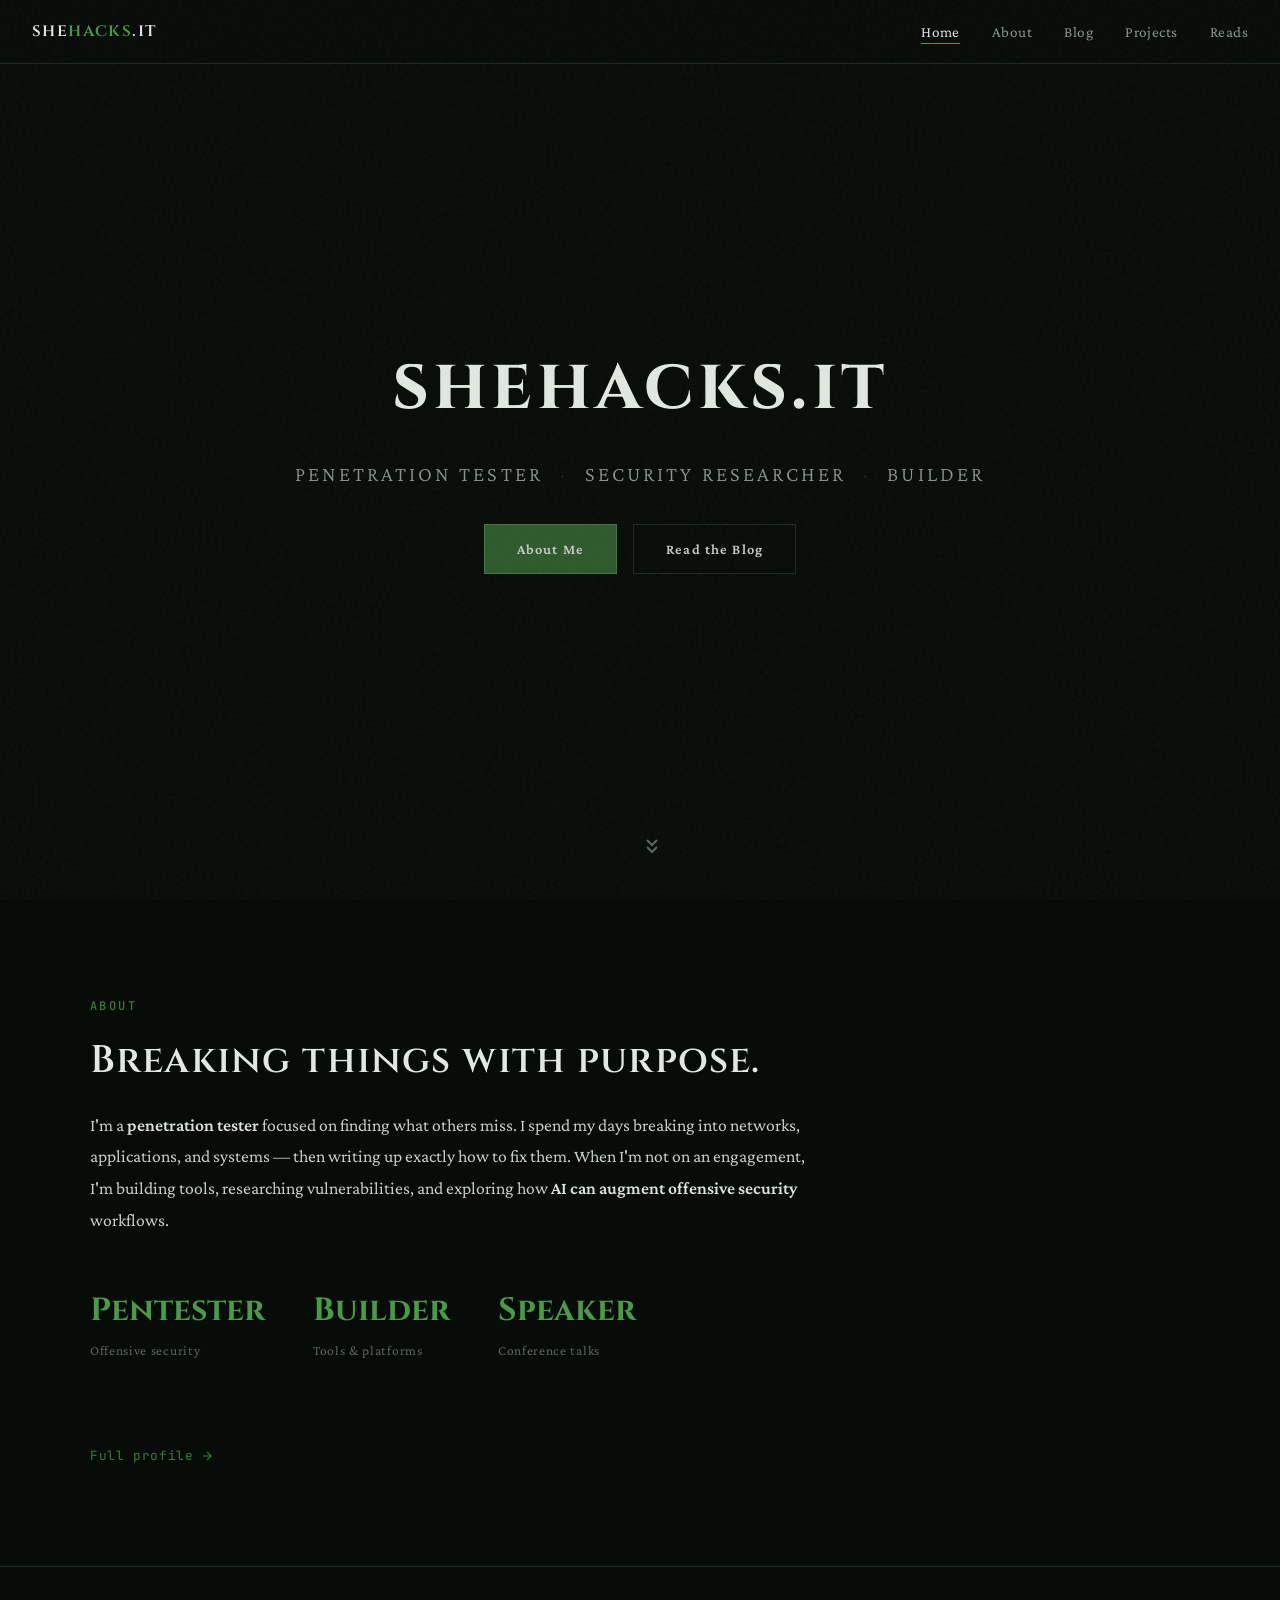
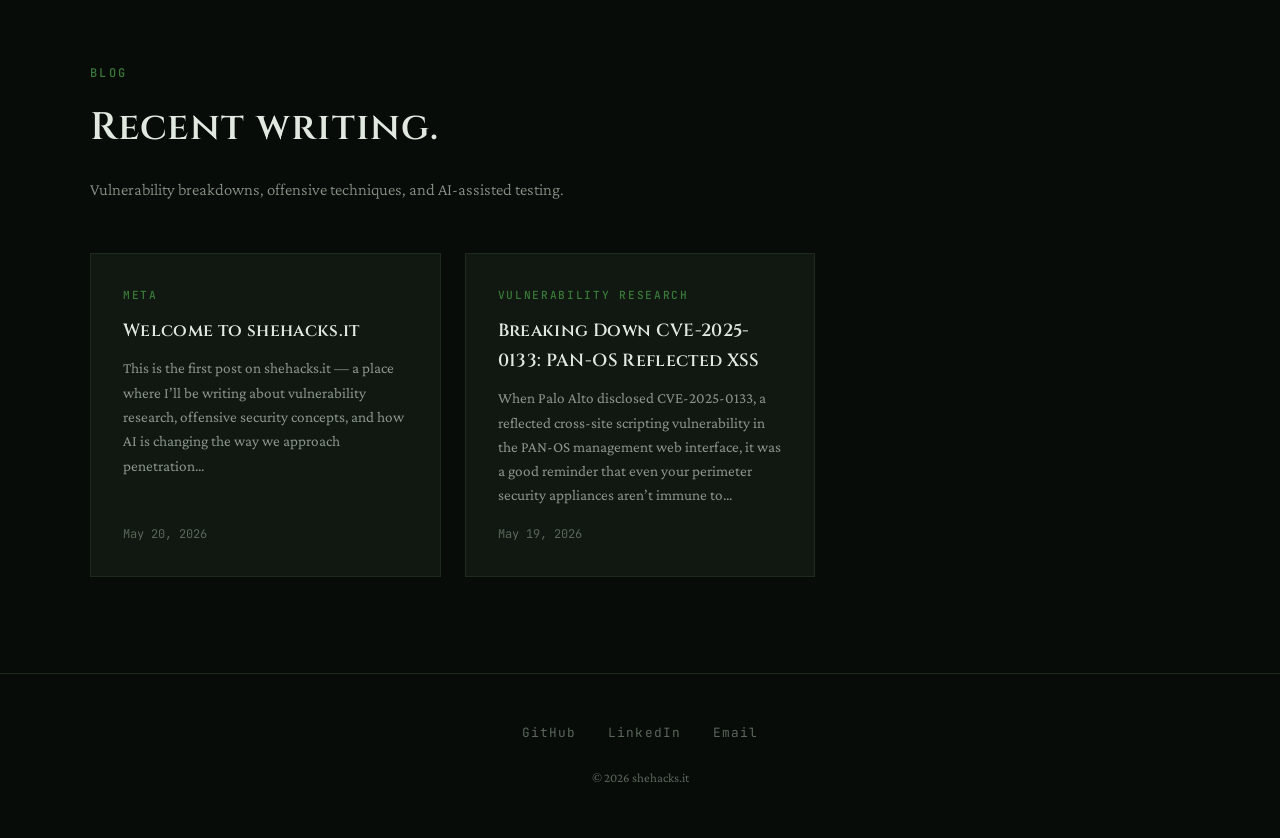
==== index.html @ cb0a9494 "deploy: hasr00t/shehacks@1b1ab02c5f405e4732ce12a94294a0ab2766d426" ====
<!DOCTYPE html>
<html lang="en">
<head>
  <meta charset="UTF-8">
  <meta name="viewport" content="width=device-width, initial-scale=1.0">
  <title>Home · shehacks.it</title>
  <meta name="description" content="Offensive Security · Penetration Testing · Breaking Things With Purpose">
  <meta property="og:title" content="Home">
  <meta property="og:description" content="Offensive Security · Penetration Testing · Breaking Things With Purpose">
  <meta property="og:url" content="https://shehacks.it/">
  <meta property="og:type" content="website">
  <meta name="theme-color" content="#0d120d">
  <link rel="stylesheet" href="/assets/css/main.css">
</head>
<body>
  <nav class="site-nav">
  <a href="/" class="nav-logo">she<span>hacks</span>.it</a>
  <button class="nav-toggle" aria-label="Menu" onclick="document.querySelector('.nav-links').classList.toggle('open')">
    <span></span><span></span><span></span>
  </button>
  <ul class="nav-links">
    <li><a href="/" class="active">Home</a></li>
    <li><a href="/about/" >About</a></li>
    <li><a href="/blog/" >Blog</a></li>
    <li><a href="/projects/" >Projects</a></li>
    <li><a href="/reads/" >Reads</a></li>
  </ul>
</nav>

  <!-- ═══ Hero ═══ -->
<section class="hero">
  <video class="hero-video" autoplay muted loop playsinline>
    <source src="https://blobby.wsimg.com/getty/videos/2190802766" type="video/mp4">
  </video>
  <div class="hero-overlay"></div>
  <div class="hero-content">
    <h1>shehacks.it</h1>
    <p class="hero-tagline">
      Penetration Tester <span class="sep">·</span> Security Researcher <span class="sep">·</span> Builder
    </p>
    <div class="hero-cta">
      <a href="/about/" class="primary">About Me</a>
      <a href="/blog/">Read the Blog</a>
    </div>
  </div>
  <div class="scroll-indicator">
    <svg viewBox="0 0 24 24" fill="none" stroke="currentColor" stroke-width="2">
      <path d="M7 13l5 5 5-5M7 6l5 5 5-5"/>
    </svg>
  </div>
</section>

<!-- ═══ About Preview ═══ -->
<section class="section" id="about">
  <div class="section-inner">
    <div class="section-label">About</div>
    <h2 class="section-title">Breaking things with purpose.</h2>
    <p class="about-narrative">
      <!-- CUSTOMIZE: Replace this with your own narrative -->
      I'm a <strong>penetration tester</strong> focused on finding what others miss. I spend my days breaking into networks, applications, and systems — then writing up exactly how to fix them. When I'm not on an engagement, I'm building tools, researching vulnerabilities, and exploring how <strong>AI can augment offensive security</strong> workflows.
    </p>

    <div class="stats-row">
      <div class="stat">
        <div class="stat-value">Pentester</div>
        <div class="stat-label">Offensive security</div>
      </div>
      <div class="stat">
        <div class="stat-value">Builder</div>
        <div class="stat-label">Tools & platforms</div>
      </div>
      <div class="stat">
        <div class="stat-value">Speaker</div>
        <div class="stat-label">Conference talks</div>
      </div>
    </div>

    <a href="/about/" class="card-link">
      Full profile
      <svg viewBox="0 0 24 24" fill="none" stroke="currentColor" stroke-width="2"><path d="M5 12h14M12 5l7 7-7 7"/></svg>
    </a>
  </div>
</section>

<!-- ═══ Recent Posts ═══ -->
<section class="section" style="border-top: 1px solid var(--border);">
  <div class="section-inner">
    <div class="section-label">Blog</div>
    <h2 class="section-title">Recent writing.</h2>
    <p class="section-subtitle">Vulnerability breakdowns, offensive techniques, and AI-assisted testing.</p>
    <div class="card-grid">
      
      <a href="/blog/welcome-to-shehacks-it/" class="card" style="text-decoration:none;">
        <div class="card-tag">Meta</div>
        <h3>Welcome to shehacks.it</h3>
        <p>This is the first post on shehacks.it — a place where I’ll be writing about vulnerability research, offensive security concepts, and how AI is changing the way we approach penetration...</p>
        <div class="card-date">May 20, 2026</div>
      </a>
      
      <a href="/blog/cve-2025-0133-panos-xss/" class="card" style="text-decoration:none;">
        <div class="card-tag">Vulnerability Research</div>
        <h3>Breaking Down CVE-2025-0133: PAN-OS Reflected XSS</h3>
        <p>When Palo Alto disclosed CVE-2025-0133, a reflected cross-site scripting vulnerability in the PAN-OS management web interface, it was a good reminder that even your perimeter security appliances aren’t immune to...</p>
        <div class="card-date">May 19, 2026</div>
      </a>
      
    </div>
    
  </div>
</section>

  <footer class="site-footer">
  <div class="footer-inner">
    <div class="footer-links">
      <a href="https://github.com/YOUR_GITHUB" target="_blank" rel="noopener">GitHub</a>
      <a href="https://linkedin.com/in/YOUR_LINKEDIN" target="_blank" rel="noopener">LinkedIn</a>
      <a href="mailto:you@shehacks.it">Email</a>
    </div>
    <p class="footer-copy">&copy; 2026 shehacks.it</p>
  </div>
</footer>

  <script src="/assets/js/main.js"></script>
</body>
</html>
---- assets/css/main.css ----
/* ============================================
   shehacks.it — Dark Gothic Green
   ============================================ */

@import url('https://fonts.googleapis.com/css2?family=Cinzel:wght@400;600;700&family=Crimson+Pro:ital,wght@0,300;0,400;0,600;1,300;1,400&family=JetBrains+Mono:wght@400;500&display=swap');

:root {
  --bg-deep:        #080c08;
  --bg-primary:     #0d120d;
  --bg-card:        #111811;
  --bg-card-hover:  #162016;
  --bg-elevated:    #1a231a;

  --green-glow:     #2d5a2d;
  --green-accent:   #3a7a3a;
  --green-bright:   #4a9a4a;
  --green-muted:    #2a4a2a;
  --green-dim:      #1a2e1a;

  --text-primary:   #c8cec8;
  --text-secondary: #8a948a;
  --text-dim:       #5a665a;
  --text-bright:    #dce3dc;
  --text-heading:   #e0e8e0;

  --border:         #1e2a1e;
  --border-glow:    #2d5a2d44;

  --font-display:   'Cinzel', Georgia, serif;
  --font-body:      'Crimson Pro', Georgia, serif;
  --font-mono:      'JetBrains Mono', monospace;

  --max-width:      1100px;
  --nav-height:     64px;
}

/* ---- Reset & Base ---- */
*, *::before, *::after { box-sizing: border-box; margin: 0; padding: 0; }

html {
  scroll-behavior: smooth;
  scrollbar-width: thin;
  scrollbar-color: var(--green-glow) var(--bg-deep);
}

body {
  font-family: var(--font-body);
  font-size: 18px;
  line-height: 1.7;
  color: var(--text-primary);
  background: var(--bg-deep);
  -webkit-font-smoothing: antialiased;
}

::selection {
  background: var(--green-glow);
  color: var(--text-bright);
}

a {
  color: var(--green-bright);
  text-decoration: none;
  transition: color 0.3s ease, text-shadow 0.3s ease;
}
a:hover {
  color: var(--text-bright);
  text-shadow: 0 0 12px var(--green-glow);
}

img { max-width: 100%; height: auto; }

/* ---- Noise Overlay ---- */
body::before {
  content: '';
  position: fixed;
  inset: 0;
  background: url("data:image/svg+xml,%3Csvg viewBox='0 0 256 256' xmlns='http://www.w3.org/2000/svg'%3E%3Cfilter id='n'%3E%3CfeTurbulence type='fractalNoise' baseFrequency='0.9' numOctaves='4' stitchTiles='stitch'/%3E%3C/filter%3E%3Crect width='100%25' height='100%25' filter='url(%23n)' opacity='0.03'/%3E%3C/svg%3E");
  pointer-events: none;
  z-index: 9999;
}

/* ---- Navigation ---- */
.site-nav {
  position: fixed;
  top: 0;
  left: 0;
  right: 0;
  z-index: 1000;
  height: var(--nav-height);
  display: flex;
  align-items: center;
  justify-content: space-between;
  padding: 0 2rem;
  background: rgba(8, 12, 8, 0.85);
  backdrop-filter: blur(16px);
  border-bottom: 1px solid var(--border);
}

.nav-logo {
  font-family: var(--font-display);
  font-size: 1.1rem;
  font-weight: 600;
  color: var(--text-heading);
  letter-spacing: 0.08em;
}
.nav-logo span {
  color: var(--green-bright);
}

.nav-links {
  display: flex;
  gap: 2rem;
  list-style: none;
}
.nav-links a {
  font-family: var(--font-body);
  font-size: 0.95rem;
  font-weight: 400;
  color: var(--text-secondary);
  letter-spacing: 0.03em;
  position: relative;
}
.nav-links a::after {
  content: '';
  position: absolute;
  bottom: -4px;
  left: 0;
  width: 0;
  height: 1px;
  background: var(--green-bright);
  transition: width 0.3s ease;
}
.nav-links a:hover,
.nav-links a.active {
  color: var(--text-bright);
  text-shadow: none;
}
.nav-links a:hover::after,
.nav-links a.active::after {
  width: 100%;
}

/* Mobile nav toggle */
.nav-toggle {
  display: none;
  background: none;
  border: none;
  cursor: pointer;
  padding: 0.5rem;
}
.nav-toggle span {
  display: block;
  width: 24px;
  height: 2px;
  background: var(--text-primary);
  margin: 5px 0;
  transition: all 0.3s ease;
}

@media (max-width: 768px) {
  .nav-toggle { display: block; }
  .nav-links {
    position: fixed;
    top: var(--nav-height);
    left: 0;
    right: 0;
    flex-direction: column;
    background: rgba(8, 12, 8, 0.95);
    backdrop-filter: blur(16px);
    padding: 1.5rem 2rem;
    gap: 1.2rem;
    border-bottom: 1px solid var(--border);
    transform: translateY(-120%);
    transition: transform 0.3s ease;
  }
  .nav-links.open {
    transform: translateY(0);
  }
}

/* ---- Hero ---- */
.hero {
  position: relative;
  height: 100vh;
  min-height: 600px;
  display: flex;
  align-items: center;
  justify-content: center;
  overflow: hidden;
}

.hero-video {
  position: absolute;
  inset: 0;
  width: 100%;
  height: 100%;
  object-fit: cover;
  opacity: 0.3;
  filter: brightness(0.4) saturate(0.6) hue-rotate(80deg);
}

.hero-overlay {
  position: absolute;
  inset: 0;
  background:
    radial-gradient(ellipse at center, transparent 0%, var(--bg-deep) 75%),
    linear-gradient(180deg, transparent 60%, var(--bg-deep) 100%);
}

.hero-content {
  position: relative;
  z-index: 2;
  text-align: center;
  padding: 0 2rem;
}

.hero-content h1 {
  font-family: var(--font-display);
  font-size: clamp(2.4rem, 6vw, 4.5rem);
  font-weight: 700;
  color: var(--text-heading);
  letter-spacing: 0.06em;
  margin-bottom: 0.5rem;
  animation: fadeUp 1s ease forwards;
  opacity: 0;
}

.hero-tagline {
  font-family: var(--font-body);
  font-size: clamp(1rem, 2.5vw, 1.3rem);
  font-weight: 300;
  color: var(--text-secondary);
  letter-spacing: 0.15em;
  text-transform: uppercase;
  margin-bottom: 2rem;
  animation: fadeUp 1s 0.2s ease forwards;
  opacity: 0;
}

.hero-tagline .sep {
  display: inline-block;
  margin: 0 0.6rem;
  color: var(--green-dim);
}

.hero-cta {
  display: inline-flex;
  gap: 1rem;
  animation: fadeUp 1s 0.4s ease forwards;
  opacity: 0;
}
.hero-cta a {
  font-family: var(--font-body);
  font-size: 0.9rem;
  font-weight: 600;
  letter-spacing: 0.08em;
  padding: 0.75rem 2rem;
  border: 1px solid var(--border);
  color: var(--text-primary);
  transition: all 0.3s ease;
}
.hero-cta a:hover {
  border-color: var(--green-glow);
  background: var(--green-dim);
  text-shadow: none;
}
.hero-cta a.primary {
  background: var(--green-glow);
  border-color: var(--green-accent);
}
.hero-cta a.primary:hover {
  background: var(--green-accent);
}

@keyframes fadeUp {
  from { opacity: 0; transform: translateY(20px); }
  to   { opacity: 1; transform: translateY(0); }
}

/* ---- Scroll indicator ---- */
.scroll-indicator {
  position: absolute;
  bottom: 2rem;
  left: 50%;
  transform: translateX(-50%);
  z-index: 2;
  animation: fadeUp 1s 0.8s ease forwards, float 3s 1.8s ease-in-out infinite;
  opacity: 0;
}
.scroll-indicator svg {
  width: 24px;
  height: 24px;
  stroke: var(--text-dim);
}
@keyframes float {
  0%, 100% { transform: translateX(-50%) translateY(0); }
  50% { transform: translateX(-50%) translateY(8px); }
}

/* ---- Section Layout ---- */
.section {
  padding: 6rem 2rem;
}
.section-inner {
  max-width: var(--max-width);
  margin: 0 auto;
}

.section-label {
  font-family: var(--font-mono);
  font-size: 0.75rem;
  font-weight: 500;
  color: var(--green-accent);
  letter-spacing: 0.2em;
  text-transform: uppercase;
  margin-bottom: 0.75rem;
}

.section-title {
  font-family: var(--font-display);
  font-size: clamp(1.6rem, 4vw, 2.4rem);
  font-weight: 600;
  color: var(--text-heading);
  margin-bottom: 1rem;
  letter-spacing: 0.03em;
}

.section-subtitle {
  font-size: 1.05rem;
  color: var(--text-secondary);
  max-width: 600px;
  margin-bottom: 3rem;
  font-weight: 300;
}

/* ---- About / Skills ---- */
.about-narrative {
  font-size: 1.1rem;
  line-height: 1.8;
  color: var(--text-primary);
  max-width: 720px;
  margin-bottom: 3rem;
}
.about-narrative strong {
  color: var(--text-bright);
  font-weight: 600;
}

.stats-row {
  display: flex;
  gap: 3rem;
  margin-bottom: 4rem;
  flex-wrap: wrap;
}
.stat {
  text-align: left;
}
.stat-value {
  font-family: var(--font-display);
  font-size: 2rem;
  font-weight: 700;
  color: var(--green-bright);
}
.stat-label {
  font-size: 0.85rem;
  color: var(--text-dim);
  letter-spacing: 0.05em;
}

.skills-grid {
  display: grid;
  grid-template-columns: repeat(auto-fit, minmax(280px, 1fr));
  gap: 1.5rem;
}

.skill-card {
  background: var(--bg-card);
  border: 1px solid var(--border);
  padding: 1.8rem;
  transition: all 0.3s ease;
}
.skill-card:hover {
  border-color: var(--green-glow);
  background: var(--bg-card-hover);
  box-shadow: 0 0 30px var(--border-glow);
}
.skill-card h3 {
  font-family: var(--font-display);
  font-size: 1rem;
  font-weight: 600;
  color: var(--text-heading);
  margin-bottom: 0.6rem;
  letter-spacing: 0.04em;
}
.skill-card p {
  font-size: 0.95rem;
  color: var(--text-secondary);
  line-height: 1.6;
}

/* ---- Cards (Blog, Projects, Reads) ---- */
.card-grid {
  display: grid;
  grid-template-columns: repeat(auto-fill, minmax(320px, 1fr));
  gap: 1.5rem;
}

.card {
  background: var(--bg-card);
  border: 1px solid var(--border);
  padding: 2rem;
  transition: all 0.3s ease;
  display: flex;
  flex-direction: column;
}
.card:hover {
  border-color: var(--green-glow);
  background: var(--bg-card-hover);
  box-shadow: 0 0 30px var(--border-glow);
  transform: translateY(-2px);
}

.card-tag {
  font-family: var(--font-mono);
  font-size: 0.7rem;
  font-weight: 500;
  color: var(--green-accent);
  letter-spacing: 0.15em;
  text-transform: uppercase;
  margin-bottom: 0.75rem;
}

.card h3 {
  font-family: var(--font-display);
  font-size: 1.1rem;
  font-weight: 600;
  color: var(--text-heading);
  margin-bottom: 0.6rem;
  letter-spacing: 0.02em;
}

.card p {
  font-size: 0.95rem;
  color: var(--text-secondary);
  line-height: 1.6;
  flex: 1;
}

.card-link {
  display: inline-flex;
  align-items: center;
  gap: 0.4rem;
  font-family: var(--font-mono);
  font-size: 0.8rem;
  color: var(--green-accent);
  margin-top: 1.2rem;
  letter-spacing: 0.05em;
}
.card-link:hover {
  color: var(--green-bright);
}
.card-link svg {
  width: 14px;
  height: 14px;
  transition: transform 0.2s ease;
}
.card-link:hover svg {
  transform: translateX(3px);
}

.card-date {
  font-family: var(--font-mono);
  font-size: 0.75rem;
  color: var(--text-dim);
  margin-top: 1rem;
}

/* ---- Blog Post Layout ---- */
.post-header {
  padding-top: calc(var(--nav-height) + 4rem);
  padding-bottom: 2rem;
  text-align: center;
}
.post-header h1 {
  font-family: var(--font-display);
  font-size: clamp(1.8rem, 4vw, 2.8rem);
  font-weight: 700;
  color: var(--text-heading);
  letter-spacing: 0.03em;
  max-width: 800px;
  margin: 0 auto 1rem;
}
.post-meta {
  font-family: var(--font-mono);
  font-size: 0.8rem;
  color: var(--text-dim);
  letter-spacing: 0.08em;
}

.post-content {
  max-width: 720px;
  margin: 0 auto;
  padding: 2rem 2rem 6rem;
}
.post-content h2 {
  font-family: var(--font-display);
  font-size: 1.5rem;
  font-weight: 600;
  color: var(--text-heading);
  margin: 2.5rem 0 1rem;
  letter-spacing: 0.03em;
}
.post-content h3 {
  font-family: var(--font-display);
  font-size: 1.2rem;
  font-weight: 600;
  color: var(--text-heading);
  margin: 2rem 0 0.75rem;
}
.post-content p {
  margin-bottom: 1.2rem;
}
.post-content ul, .post-content ol {
  margin: 1rem 0 1.5rem 1.5rem;
}
.post-content li {
  margin-bottom: 0.5rem;
}
.post-content code {
  font-family: var(--font-mono);
  font-size: 0.88em;
  background: var(--bg-elevated);
  padding: 0.15em 0.4em;
  border-radius: 3px;
  color: var(--green-bright);
}
.post-content pre {
  background: var(--bg-card);
  border: 1px solid var(--border);
  padding: 1.5rem;
  overflow-x: auto;
  margin: 1.5rem 0;
  font-size: 0.88rem;
  line-height: 1.6;
}
.post-content pre code {
  background: none;
  padding: 0;
}
.post-content blockquote {
  border-left: 3px solid var(--green-glow);
  padding: 0.5rem 1.5rem;
  margin: 1.5rem 0;
  color: var(--text-secondary);
  font-style: italic;
}
.post-content a {
  border-bottom: 1px solid var(--green-dim);
}
.post-content a:hover {
  border-bottom-color: var(--green-bright);
}
.post-content img {
  border: 1px solid var(--border);
  margin: 1.5rem 0;
}

/* ---- Reads ---- */
.read-card {
  display: flex;
  gap: 1.5rem;
  align-items: flex-start;
}
.read-card .read-cover {
  width: 80px;
  min-width: 80px;
  height: 120px;
  background: var(--bg-elevated);
  border: 1px solid var(--border);
  display: flex;
  align-items: center;
  justify-content: center;
  font-family: var(--font-mono);
  font-size: 0.65rem;
  color: var(--text-dim);
}
.read-card .read-info { flex: 1; }
.read-card .read-info h3 { margin-bottom: 0.3rem; }
.read-card .read-author {
  font-size: 0.9rem;
  color: var(--text-dim);
  font-style: italic;
  margin-bottom: 0.5rem;
}

/* ---- Footer ---- */
.site-footer {
  border-top: 1px solid var(--border);
  padding: 3rem 2rem;
  text-align: center;
}
.footer-inner {
  max-width: var(--max-width);
  margin: 0 auto;
}
.footer-links {
  display: flex;
  justify-content: center;
  gap: 2rem;
  margin-bottom: 1.5rem;
  flex-wrap: wrap;
}
.footer-links a {
  font-family: var(--font-mono);
  font-size: 0.8rem;
  color: var(--text-dim);
  letter-spacing: 0.08em;
}
.footer-links a:hover {
  color: var(--green-bright);
}
.footer-copy {
  font-size: 0.8rem;
  color: var(--text-dim);
}

/* ---- Page Header (for sub-pages) ---- */
.page-header {
  padding-top: calc(var(--nav-height) + 4rem);
  padding-bottom: 2rem;
  padding-left: 2rem;
  padding-right: 2rem;
}
.page-header .section-inner {
  max-width: var(--max-width);
  margin: 0 auto;
}

/* ---- Divider ---- */
.section-divider {
  width: 60px;
  height: 1px;
  background: var(--green-glow);
  margin: 0 auto 4rem;
}

/* ---- Responsive ---- */
@media (max-width: 768px) {
  .section { padding: 4rem 1.5rem; }
  .stats-row { gap: 2rem; }
  .card-grid { grid-template-columns: 1fr; }
  .read-card { flex-direction: column; }
  .read-card .read-cover { width: 60px; height: 90px; }
  .hero-cta { flex-direction: column; align-items: center; }
}
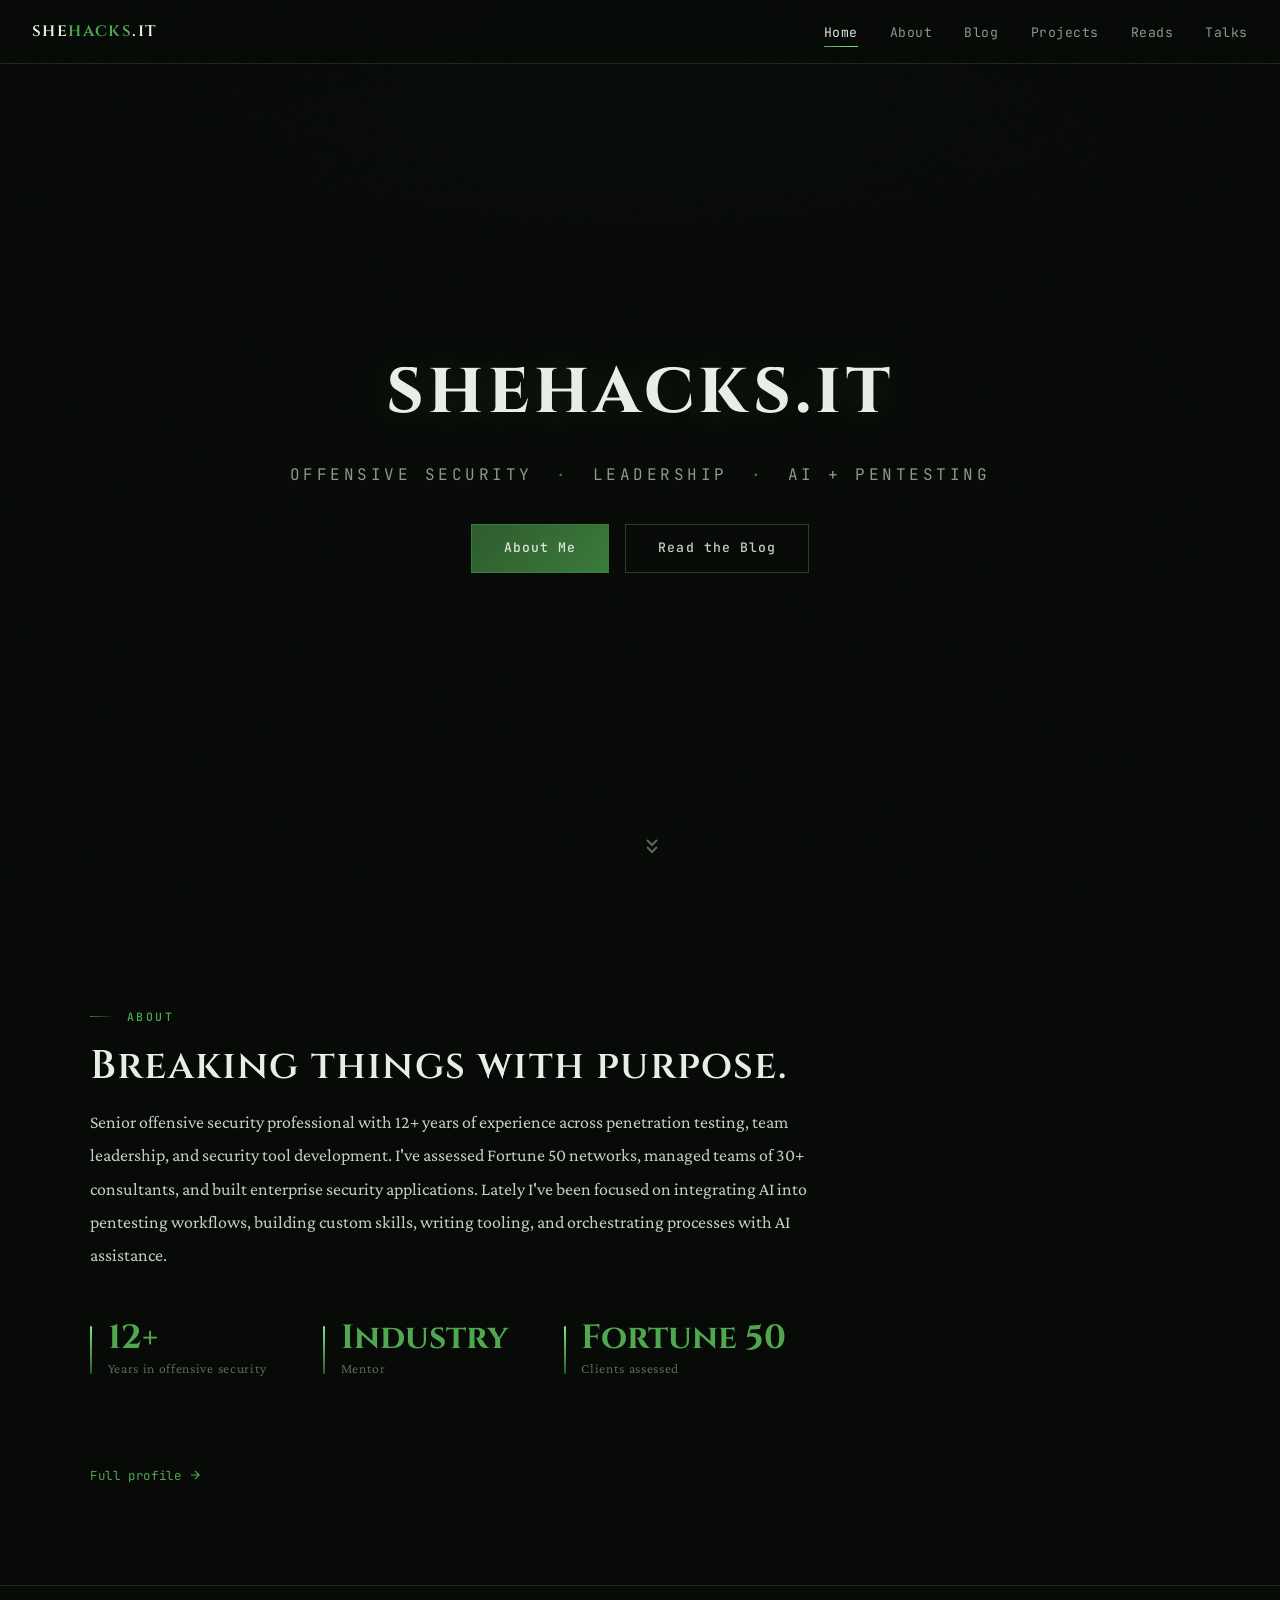
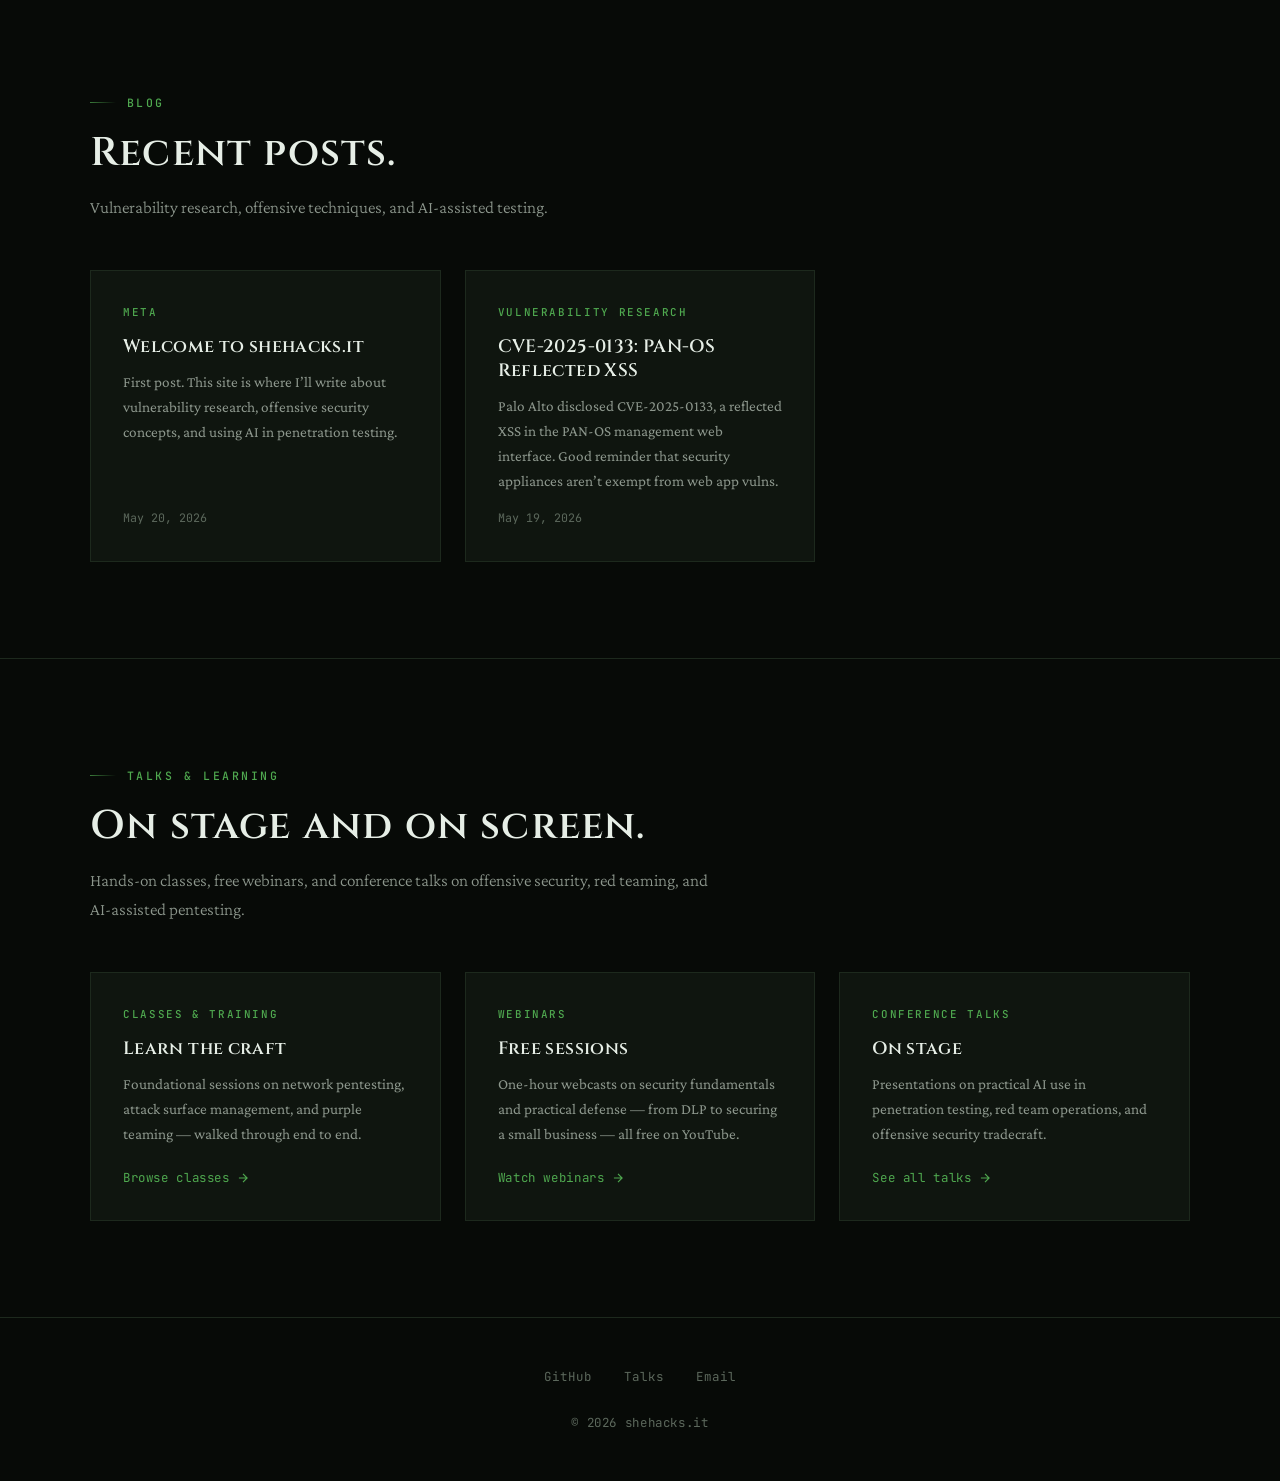
==== commit 99e6d1ea: "deploy: hasr00t/shehacks@ab50f0651f20f965bbca5a1388bf6160ebf3fd3d" ====
--- a/index.html
+++ b/index.html
@@ -3,13 +3,26 @@
 <head>
   <meta charset="UTF-8">
   <meta name="viewport" content="width=device-width, initial-scale=1.0">
-  <title>Home · shehacks.it</title>
-  <meta name="description" content="Offensive Security · Penetration Testing · Breaking Things With Purpose">
-  <meta property="og:title" content="Home">
-  <meta property="og:description" content="Offensive Security · Penetration Testing · Breaking Things With Purpose">
-  <meta property="og:url" content="https://shehacks.it/">
-  <meta property="og:type" content="website">
-  <meta name="theme-color" content="#0d120d">
+  <link rel="preconnect" href="https://fonts.googleapis.com">
+  <link rel="preconnect" href="https://fonts.gstatic.com" crossorigin>
+  <!-- Begin Jekyll SEO tag v2.9.0 -->
+<title>Home | shehacks.it</title>
+<meta name="generator" content="Jekyll v4.4.1" />
+<meta property="og:title" content="Home" />
+<meta property="og:locale" content="en_US" />
+<meta name="description" content="Offensive Security · Penetration Testing · Breaking Things With Purpose" />
+<meta name="twitter:description" property="og:description" content="Offensive Security · Penetration Testing · Breaking Things With Purpose" />
+<link rel="canonical" href="https://shehacks.it/" />
+<meta property="og:url" content="https://shehacks.it/" />
+<meta property="og:site_name" content="shehacks.it" />
+<meta property="og:type" content="website" />
+<meta name="twitter:card" content="summary" />
+<meta name="twitter:title" content="Home" />
+<script type="application/ld+json">
+{"@context":"https://schema.org","@type":"WebSite","description":"Offensive Security · Penetration Testing · Breaking Things With Purpose","headline":"Home","name":"shehacks.it","url":"https://shehacks.it/"}</script>
+<!-- End Jekyll SEO tag -->
+
+  <meta name="theme-color" content="#070a07">
   <link rel="stylesheet" href="/assets/css/main.css">
 </head>
 <body>
@@ -24,6 +37,7 @@
     <li><a href="/blog/" >Blog</a></li>
     <li><a href="/projects/" >Projects</a></li>
     <li><a href="/reads/" >Reads</a></li>
+    <li><a href="/talks/" >Talks</a></li>
   </ul>
 </nav>
 
@@ -36,7 +50,7 @@
   <div class="hero-content">
     <h1>shehacks.it</h1>
     <p class="hero-tagline">
-      Penetration Tester <span class="sep">·</span> Security Researcher <span class="sep">·</span> Builder
+      Offensive Security <span class="sep">·</span> Leadership <span class="sep">·</span> AI + Pentesting
     </p>
     <div class="hero-cta">
       <a href="/about/" class="primary">About Me</a>
@@ -56,22 +70,21 @@
     <div class="section-label">About</div>
     <h2 class="section-title">Breaking things with purpose.</h2>
     <p class="about-narrative">
-      <!-- CUSTOMIZE: Replace this with your own narrative -->
-      I'm a <strong>penetration tester</strong> focused on finding what others miss. I spend my days breaking into networks, applications, and systems — then writing up exactly how to fix them. When I'm not on an engagement, I'm building tools, researching vulnerabilities, and exploring how <strong>AI can augment offensive security</strong> workflows.
+      Senior offensive security professional with 12+ years of experience across penetration testing, team leadership, and security tool development. I've assessed Fortune 50 networks, managed teams of 30+ consultants, and built enterprise security applications. Lately I've been focused on integrating AI into pentesting workflows, building custom skills, writing tooling, and orchestrating processes with AI assistance.
     </p>
 
     <div class="stats-row">
       <div class="stat">
-        <div class="stat-value">Pentester</div>
-        <div class="stat-label">Offensive security</div>
+        <div class="stat-value">12+</div>
+        <div class="stat-label">Years in offensive security</div>
       </div>
       <div class="stat">
-        <div class="stat-value">Builder</div>
-        <div class="stat-label">Tools & platforms</div>
+        <div class="stat-value">Industry</div>
+        <div class="stat-label">Mentor</div>
       </div>
       <div class="stat">
-        <div class="stat-value">Speaker</div>
-        <div class="stat-label">Conference talks</div>
+        <div class="stat-value">Fortune 50</div>
+        <div class="stat-label">Clients assessed</div>
       </div>
     </div>
 
@@ -86,21 +99,23 @@
 <section class="section" style="border-top: 1px solid var(--border);">
   <div class="section-inner">
     <div class="section-label">Blog</div>
-    <h2 class="section-title">Recent writing.</h2>
-    <p class="section-subtitle">Vulnerability breakdowns, offensive techniques, and AI-assisted testing.</p>
+    <h2 class="section-title">Recent posts.</h2>
+    <p class="section-subtitle">Vulnerability research, offensive techniques, and AI-assisted testing.</p>
     <div class="card-grid">
       
       <a href="/blog/welcome-to-shehacks-it/" class="card" style="text-decoration:none;">
         <div class="card-tag">Meta</div>
         <h3>Welcome to shehacks.it</h3>
-        <p>This is the first post on shehacks.it — a place where I’ll be writing about vulnerability research, offensive security concepts, and how AI is changing the way we approach penetration...</p>
+        <p>First post. This site is where I’ll write about vulnerability research, offensive security concepts, and using AI in penetration testing.
+</p>
         <div class="card-date">May 20, 2026</div>
       </a>
       
       <a href="/blog/cve-2025-0133-panos-xss/" class="card" style="text-decoration:none;">
         <div class="card-tag">Vulnerability Research</div>
-        <h3>Breaking Down CVE-2025-0133: PAN-OS Reflected XSS</h3>
-        <p>When Palo Alto disclosed CVE-2025-0133, a reflected cross-site scripting vulnerability in the PAN-OS management web interface, it was a good reminder that even your perimeter security appliances aren’t immune to...</p>
+        <h3>CVE-2025-0133: PAN-OS Reflected XSS</h3>
+        <p>Palo Alto disclosed CVE-2025-0133, a reflected XSS in the PAN-OS management web interface. Good reminder that security appliances aren’t exempt from web app vulns.
+</p>
         <div class="card-date">May 19, 2026</div>
       </a>
       
@@ -109,12 +124,50 @@
   </div>
 </section>
 
+<!-- ═══ Talks & Learning ═══ -->
+<section class="section" style="border-top: 1px solid var(--border);">
+  <div class="section-inner">
+    <div class="section-label">Talks &amp; Learning</div>
+    <h2 class="section-title">On stage and on screen.</h2>
+    <p class="section-subtitle">Hands-on classes, free webinars, and conference talks on offensive security, red teaming, and AI-assisted pentesting.</p>
+    <div class="card-grid">
+      <div class="card">
+        <div class="card-tag">Classes &amp; Training</div>
+        <h3>Learn the craft</h3>
+        <p>Foundational sessions on network pentesting, attack surface management, and purple teaming — walked through end to end.</p>
+        <a href="/talks/" class="card-link">
+          Browse classes
+          <svg viewBox="0 0 24 24" fill="none" stroke="currentColor" stroke-width="2"><path d="M5 12h14M12 5l7 7-7 7"/></svg>
+        </a>
+      </div>
+      <div class="card">
+        <div class="card-tag">Webinars</div>
+        <h3>Free sessions</h3>
+        <p>One-hour webcasts on security fundamentals and practical defense — from DLP to securing a small business — all free on YouTube.</p>
+        <a href="/talks/" class="card-link">
+          Watch webinars
+          <svg viewBox="0 0 24 24" fill="none" stroke="currentColor" stroke-width="2"><path d="M5 12h14M12 5l7 7-7 7"/></svg>
+        </a>
+      </div>
+      <div class="card">
+        <div class="card-tag">Conference Talks</div>
+        <h3>On stage</h3>
+        <p>Presentations on practical AI use in penetration testing, red team operations, and offensive security tradecraft.</p>
+        <a href="/talks/" class="card-link">
+          See all talks
+          <svg viewBox="0 0 24 24" fill="none" stroke="currentColor" stroke-width="2"><path d="M5 12h14M12 5l7 7-7 7"/></svg>
+        </a>
+      </div>
+    </div>
+  </div>
+</section>
+
   <footer class="site-footer">
   <div class="footer-inner">
     <div class="footer-links">
-      <a href="https://github.com/YOUR_GITHUB" target="_blank" rel="noopener">GitHub</a>
-      <a href="https://linkedin.com/in/YOUR_LINKEDIN" target="_blank" rel="noopener">LinkedIn</a>
-      <a href="mailto:you@shehacks.it">Email</a>
+      <a href="https://github.com/hasr00t" target="_blank" rel="noopener">GitHub</a>
+      <a href="/talks/">Talks</a>
+      <a href="mailto:ashley@shehacks.it">Email</a>
     </div>
     <p class="footer-copy">&copy; 2026 shehacks.it</p>
   </div>
--- a/assets/css/main.css
+++ b/assets/css/main.css
@@ -1,30 +1,39 @@
 /* ============================================
-   shehacks.it — Dark Gothic Green
+   shehacks.it — Dark Gothic Green (refreshed)
    ============================================ */
 
 @import url('https://fonts.googleapis.com/css2?family=Cinzel:wght@400;600;700&family=Crimson+Pro:ital,wght@0,300;0,400;0,600;1,300;1,400&family=JetBrains+Mono:wght@400;500&display=swap');
 
 :root {
-  --bg-deep:        #080c08;
-  --bg-primary:     #0d120d;
-  --bg-card:        #111811;
-  --bg-card-hover:  #162016;
-  --bg-elevated:    #1a231a;
-
+  /* Backgrounds — layered for depth */
+  --bg-deep:        #070a07;
+  --bg-primary:     #0c100c;
+  --bg-card:        #0f150f;
+  --bg-card-hover:  #141c14;
+  --bg-elevated:    #182218;
+
+  /* Greens — muted base, one phosphor accent used sparingly */
+  --green-phosphor: #7ee787;
+  --green-bright:   #4fa84f;
+  --green-accent:   #3a7a3a;
   --green-glow:     #2d5a2d;
-  --green-accent:   #3a7a3a;
-  --green-bright:   #4a9a4a;
   --green-muted:    #2a4a2a;
   --green-dim:      #1a2e1a;
 
-  --text-primary:   #c8cec8;
-  --text-secondary: #8a948a;
-  --text-dim:       #5a665a;
-  --text-bright:    #dce3dc;
-  --text-heading:   #e0e8e0;
-
-  --border:         #1e2a1e;
-  --border-glow:    #2d5a2d44;
+  /* Text */
+  --text-primary:   #c4cdc4;
+  --text-secondary: #8c968c;
+  --text-dim:       #5c685c;
+  --text-bright:    #dce5dc;
+  --text-heading:   #e6eee6;
+
+  /* Lines & glows */
+  --border:         #1d291d;
+  --border-strong:  #2a3d2a;
+  --border-glow:    rgba(126, 231, 135, 0.16);
+
+  --shadow-card:    0 1px 0 rgba(255,255,255,0.015), 0 14px 34px -18px rgba(0,0,0,0.8);
+  --shadow-glow:    0 0 0 1px var(--border-glow), 0 22px 55px -22px rgba(45,90,45,0.6);
 
   --font-display:   'Cinzel', Georgia, serif;
   --font-body:      'Crimson Pro', Georgia, serif;
@@ -32,6 +41,7 @@
 
   --max-width:      1100px;
   --nav-height:     64px;
+  --ease:           cubic-bezier(0.22, 1, 0.36, 1);
 }
 
 /* ---- Reset & Base ---- */
@@ -48,8 +58,13 @@
   font-size: 18px;
   line-height: 1.7;
   color: var(--text-primary);
-  background: var(--bg-deep);
+  background:
+    radial-gradient(ellipse 90% 60% at 50% -10%, #101a10 0%, transparent 60%),
+    radial-gradient(ellipse 70% 50% at 100% 0%, #0d140d 0%, transparent 55%),
+    var(--bg-deep);
+  background-attachment: fixed;
   -webkit-font-smoothing: antialiased;
+  text-rendering: optimizeLegibility;
 }
 
 ::selection {
@@ -60,23 +75,30 @@
 a {
   color: var(--green-bright);
   text-decoration: none;
-  transition: color 0.3s ease, text-shadow 0.3s ease;
+  transition: color 0.3s var(--ease), text-shadow 0.3s var(--ease);
 }
 a:hover {
-  color: var(--text-bright);
-  text-shadow: 0 0 12px var(--green-glow);
+  color: var(--green-phosphor);
+  text-shadow: 0 0 14px rgba(126, 231, 135, 0.35);
 }
 
 img { max-width: 100%; height: auto; }
+
+:focus-visible {
+  outline: 2px solid var(--green-phosphor);
+  outline-offset: 3px;
+  border-radius: 2px;
+}
 
 /* ---- Noise Overlay ---- */
 body::before {
   content: '';
   position: fixed;
   inset: 0;
-  background: url("data:image/svg+xml,%3Csvg viewBox='0 0 256 256' xmlns='http://www.w3.org/2000/svg'%3E%3Cfilter id='n'%3E%3CfeTurbulence type='fractalNoise' baseFrequency='0.9' numOctaves='4' stitchTiles='stitch'/%3E%3C/filter%3E%3Crect width='100%25' height='100%25' filter='url(%23n)' opacity='0.03'/%3E%3C/svg%3E");
+  background: url("data:image/svg+xml,%3Csvg viewBox='0 0 256 256' xmlns='http://www.w3.org/2000/svg'%3E%3Cfilter id='n'%3E%3CfeTurbulence type='fractalNoise' baseFrequency='0.9' numOctaves='4' stitchTiles='stitch'/%3E%3C/filter%3E%3Crect width='100%25' height='100%25' filter='url(%23n)' opacity='0.035'/%3E%3C/svg%3E");
   pointer-events: none;
   z-index: 9999;
+  mix-blend-mode: overlay;
 }
 
 /* ---- Navigation ---- */
@@ -91,9 +113,11 @@
   align-items: center;
   justify-content: space-between;
   padding: 0 2rem;
-  background: rgba(8, 12, 8, 0.85);
-  backdrop-filter: blur(16px);
+  background: rgba(7, 10, 7, 0.72);
+  backdrop-filter: blur(18px) saturate(1.2);
+  -webkit-backdrop-filter: blur(18px) saturate(1.2);
   border-bottom: 1px solid var(--border);
+  transition: border-color 0.3s var(--ease), background 0.3s var(--ease);
 }
 
 .nav-logo {
@@ -102,7 +126,9 @@
   font-weight: 600;
   color: var(--text-heading);
   letter-spacing: 0.08em;
-}
+  transition: text-shadow 0.3s var(--ease);
+}
+.nav-logo:hover { text-shadow: none; }
 .nav-logo span {
   color: var(--green-bright);
 }
@@ -113,22 +139,22 @@
   list-style: none;
 }
 .nav-links a {
-  font-family: var(--font-body);
-  font-size: 0.95rem;
+  font-family: var(--font-mono);
+  font-size: 0.82rem;
   font-weight: 400;
   color: var(--text-secondary);
-  letter-spacing: 0.03em;
+  letter-spacing: 0.04em;
   position: relative;
 }
 .nav-links a::after {
   content: '';
   position: absolute;
-  bottom: -4px;
+  bottom: -6px;
   left: 0;
   width: 0;
   height: 1px;
-  background: var(--green-bright);
-  transition: width 0.3s ease;
+  background: linear-gradient(90deg, var(--green-bright), var(--green-phosphor));
+  transition: width 0.3s var(--ease);
 }
 .nav-links a:hover,
 .nav-links a.active {
@@ -154,7 +180,7 @@
   height: 2px;
   background: var(--text-primary);
   margin: 5px 0;
-  transition: all 0.3s ease;
+  transition: all 0.3s var(--ease);
 }
 
 @media (max-width: 768px) {
@@ -165,13 +191,14 @@
     left: 0;
     right: 0;
     flex-direction: column;
-    background: rgba(8, 12, 8, 0.95);
-    backdrop-filter: blur(16px);
+    background: rgba(7, 10, 7, 0.97);
+    backdrop-filter: blur(18px);
+    -webkit-backdrop-filter: blur(18px);
     padding: 1.5rem 2rem;
     gap: 1.2rem;
     border-bottom: 1px solid var(--border);
     transform: translateY(-120%);
-    transition: transform 0.3s ease;
+    transition: transform 0.35s var(--ease);
   }
   .nav-links.open {
     transform: translateY(0);
@@ -195,7 +222,7 @@
   width: 100%;
   height: 100%;
   object-fit: cover;
-  opacity: 0.3;
+  opacity: 0.28;
   filter: brightness(0.4) saturate(0.6) hue-rotate(80deg);
 }
 
@@ -203,8 +230,8 @@
   position: absolute;
   inset: 0;
   background:
-    radial-gradient(ellipse at center, transparent 0%, var(--bg-deep) 75%),
-    linear-gradient(180deg, transparent 60%, var(--bg-deep) 100%);
+    radial-gradient(ellipse at center, transparent 0%, var(--bg-deep) 78%),
+    linear-gradient(180deg, rgba(7,10,7,0.4) 0%, transparent 35%, transparent 55%, var(--bg-deep) 100%);
 }
 
 .hero-content {
@@ -216,60 +243,65 @@
 
 .hero-content h1 {
   font-family: var(--font-display);
-  font-size: clamp(2.4rem, 6vw, 4.5rem);
+  font-size: clamp(2.4rem, 6vw, 4.6rem);
   font-weight: 700;
   color: var(--text-heading);
   letter-spacing: 0.06em;
-  margin-bottom: 0.5rem;
-  animation: fadeUp 1s ease forwards;
+  margin-bottom: 0.6rem;
+  text-shadow: 0 2px 40px rgba(45, 90, 45, 0.4);
+  animation: fadeUp 1s var(--ease) forwards;
   opacity: 0;
 }
 
 .hero-tagline {
-  font-family: var(--font-body);
-  font-size: clamp(1rem, 2.5vw, 1.3rem);
-  font-weight: 300;
+  font-family: var(--font-mono);
+  font-size: clamp(0.8rem, 2vw, 1rem);
+  font-weight: 400;
   color: var(--text-secondary);
-  letter-spacing: 0.15em;
+  letter-spacing: 0.22em;
   text-transform: uppercase;
-  margin-bottom: 2rem;
-  animation: fadeUp 1s 0.2s ease forwards;
+  margin-bottom: 2.2rem;
+  animation: fadeUp 1s 0.2s var(--ease) forwards;
   opacity: 0;
 }
 
 .hero-tagline .sep {
   display: inline-block;
   margin: 0 0.6rem;
-  color: var(--green-dim);
+  color: var(--green-accent);
 }
 
 .hero-cta {
   display: inline-flex;
   gap: 1rem;
-  animation: fadeUp 1s 0.4s ease forwards;
+  animation: fadeUp 1s 0.4s var(--ease) forwards;
   opacity: 0;
 }
 .hero-cta a {
-  font-family: var(--font-body);
-  font-size: 0.9rem;
-  font-weight: 600;
+  font-family: var(--font-mono);
+  font-size: 0.82rem;
+  font-weight: 500;
   letter-spacing: 0.08em;
-  padding: 0.75rem 2rem;
-  border: 1px solid var(--border);
+  padding: 0.8rem 2rem;
+  border: 1px solid var(--border-strong);
   color: var(--text-primary);
-  transition: all 0.3s ease;
+  transition: all 0.3s var(--ease);
 }
 .hero-cta a:hover {
   border-color: var(--green-glow);
-  background: var(--green-dim);
+  background: rgba(45, 90, 45, 0.15);
+  color: var(--text-bright);
   text-shadow: none;
+  box-shadow: 0 0 24px -6px var(--border-glow);
+  transform: translateY(-1px);
 }
 .hero-cta a.primary {
-  background: var(--green-glow);
+  background: linear-gradient(135deg, var(--green-glow), var(--green-accent));
   border-color: var(--green-accent);
+  color: var(--text-bright);
 }
 .hero-cta a.primary:hover {
-  background: var(--green-accent);
+  background: linear-gradient(135deg, var(--green-accent), var(--green-bright));
 }
 
 @keyframes fadeUp {
@@ -284,7 +316,7 @@
   left: 50%;
   transform: translateX(-50%);
   z-index: 2;
-  animation: fadeUp 1s 0.8s ease forwards, float 3s 1.8s ease-in-out infinite;
+  animation: fadeUp 1s 0.8s var(--ease) forwards, float 3s 1.8s ease-in-out infinite;
   opacity: 0;
 }
 .scroll-indicator svg {
@@ -307,36 +339,46 @@
 }
 
 .section-label {
-  font-family: var(--font-mono);
-  font-size: 0.75rem;
+  display: inline-flex;
+  align-items: center;
+  gap: 0.7rem;
+  font-family: var(--font-mono);
+  font-size: 0.72rem;
   font-weight: 500;
-  color: var(--green-accent);
-  letter-spacing: 0.2em;
+  color: var(--green-bright);
+  letter-spacing: 0.22em;
   text-transform: uppercase;
-  margin-bottom: 0.75rem;
+  margin-bottom: 1rem;
+}
+.section-label::before {
+  content: '';
+  width: 1.6rem;
+  height: 1px;
+  background: linear-gradient(90deg, var(--green-accent), transparent);
 }
 
 .section-title {
   font-family: var(--font-display);
-  font-size: clamp(1.6rem, 4vw, 2.4rem);
+  font-size: clamp(1.7rem, 4vw, 2.5rem);
   font-weight: 600;
   color: var(--text-heading);
   margin-bottom: 1rem;
   letter-spacing: 0.03em;
+  line-height: 1.2;
 }
 
 .section-subtitle {
-  font-size: 1.05rem;
+  font-size: 1.08rem;
   color: var(--text-secondary);
-  max-width: 600px;
+  max-width: 620px;
   margin-bottom: 3rem;
   font-weight: 300;
 }
 
 /* ---- About / Skills ---- */
 .about-narrative {
-  font-size: 1.1rem;
-  line-height: 1.8;
+  font-size: 1.12rem;
+  line-height: 1.85;
   color: var(--text-primary);
   max-width: 720px;
   margin-bottom: 3rem;
@@ -348,18 +390,31 @@
 
 .stats-row {
   display: flex;
-  gap: 3rem;
+  gap: 3.5rem;
   margin-bottom: 4rem;
   flex-wrap: wrap;
 }
 .stat {
   text-align: left;
+  position: relative;
+  padding-left: 1.1rem;
+}
+.stat::before {
+  content: '';
+  position: absolute;
+  left: 0;
+  top: 0.35rem;
+  bottom: 0.35rem;
+  width: 2px;
+  background: linear-gradient(180deg, var(--green-phosphor), var(--green-glow));
+  border-radius: 2px;
 }
 .stat-value {
   font-family: var(--font-display);
-  font-size: 2rem;
+  font-size: 2.1rem;
   font-weight: 700;
   color: var(--green-bright);
+  line-height: 1.1;
 }
 .stat-label {
   font-size: 0.85rem;
@@ -374,28 +429,44 @@
 }
 
 .skill-card {
+  position: relative;
   background: var(--bg-card);
   border: 1px solid var(--border);
-  padding: 1.8rem;
-  transition: all 0.3s ease;
+  padding: 1.9rem;
+  overflow: hidden;
+  transition: transform 0.35s var(--ease), border-color 0.35s var(--ease), background 0.35s var(--ease), box-shadow 0.35s var(--ease);
+}
+.skill-card::before {
+  content: '';
+  position: absolute;
+  top: 0;
+  left: 0;
+  right: 0;
+  height: 2px;
+  background: linear-gradient(90deg, var(--green-accent), var(--green-phosphor));
+  transform: scaleX(0);
+  transform-origin: left;
+  transition: transform 0.4s var(--ease);
 }
 .skill-card:hover {
   border-color: var(--green-glow);
   background: var(--bg-card-hover);
-  box-shadow: 0 0 30px var(--border-glow);
-}
+  box-shadow: var(--shadow-glow);
+  transform: translateY(-3px);
+}
+.skill-card:hover::before { transform: scaleX(1); }
 .skill-card h3 {
   font-family: var(--font-display);
-  font-size: 1rem;
+  font-size: 1.02rem;
   font-weight: 600;
   color: var(--text-heading);
   margin-bottom: 0.6rem;
   letter-spacing: 0.04em;
 }
 .skill-card p {
-  font-size: 0.95rem;
+  font-size: 0.96rem;
   color: var(--text-secondary);
-  line-height: 1.6;
+  line-height: 1.65;
 }
 
 /* ---- Cards (Blog, Projects, Reads) ---- */
@@ -406,43 +477,59 @@
 }
 
 .card {
+  position: relative;
   background: var(--bg-card);
   border: 1px solid var(--border);
   padding: 2rem;
-  transition: all 0.3s ease;
+  overflow: hidden;
+  transition: transform 0.35s var(--ease), border-color 0.35s var(--ease), background 0.35s var(--ease), box-shadow 0.35s var(--ease);
   display: flex;
   flex-direction: column;
+}
+.card::before {
+  content: '';
+  position: absolute;
+  top: 0;
+  left: 0;
+  right: 0;
+  height: 2px;
+  background: linear-gradient(90deg, var(--green-accent), var(--green-phosphor));
+  transform: scaleX(0);
+  transform-origin: left;
+  transition: transform 0.4s var(--ease);
 }
 .card:hover {
   border-color: var(--green-glow);
   background: var(--bg-card-hover);
-  box-shadow: 0 0 30px var(--border-glow);
-  transform: translateY(-2px);
-}
+  box-shadow: var(--shadow-glow);
+  transform: translateY(-3px);
+}
+.card:hover::before { transform: scaleX(1); }
 
 .card-tag {
   font-family: var(--font-mono);
-  font-size: 0.7rem;
+  font-size: 0.68rem;
   font-weight: 500;
-  color: var(--green-accent);
+  color: var(--green-bright);
   letter-spacing: 0.15em;
   text-transform: uppercase;
-  margin-bottom: 0.75rem;
+  margin-bottom: 0.85rem;
 }
 
 .card h3 {
   font-family: var(--font-display);
-  font-size: 1.1rem;
+  font-size: 1.12rem;
   font-weight: 600;
   color: var(--text-heading);
   margin-bottom: 0.6rem;
   letter-spacing: 0.02em;
+  line-height: 1.35;
 }
 
 .card p {
   font-size: 0.95rem;
   color: var(--text-secondary);
-  line-height: 1.6;
+  line-height: 1.65;
   flex: 1;
 }
 
@@ -451,26 +538,27 @@
   align-items: center;
   gap: 0.4rem;
   font-family: var(--font-mono);
-  font-size: 0.8rem;
-  color: var(--green-accent);
-  margin-top: 1.2rem;
+  font-size: 0.78rem;
+  color: var(--green-bright);
+  margin-top: 1.3rem;
   letter-spacing: 0.05em;
 }
 .card-link:hover {
-  color: var(--green-bright);
+  color: var(--green-phosphor);
+  text-shadow: none;
 }
 .card-link svg {
   width: 14px;
   height: 14px;
-  transition: transform 0.2s ease;
+  transition: transform 0.25s var(--ease);
 }
 .card-link:hover svg {
-  transform: translateX(3px);
+  transform: translateX(4px);
 }
 
 .card-date {
   font-family: var(--font-mono);
-  font-size: 0.75rem;
+  font-size: 0.73rem;
   color: var(--text-dim);
   margin-top: 1rem;
 }
@@ -489,6 +577,7 @@
   letter-spacing: 0.03em;
   max-width: 800px;
   margin: 0 auto 1rem;
+  line-height: 1.25;
 }
 .post-meta {
   font-family: var(--font-mono);
@@ -532,7 +621,7 @@
   background: var(--bg-elevated);
   padding: 0.15em 0.4em;
   border-radius: 3px;
-  color: var(--green-bright);
+  color: var(--green-phosphor);
 }
 .post-content pre {
   background: var(--bg-card);
@@ -542,10 +631,12 @@
   margin: 1.5rem 0;
   font-size: 0.88rem;
   line-height: 1.6;
+  border-radius: 4px;
 }
 .post-content pre code {
   background: none;
   padding: 0;
+  color: var(--text-primary);
 }
 .post-content blockquote {
   border-left: 3px solid var(--green-glow);
@@ -558,11 +649,12 @@
   border-bottom: 1px solid var(--green-dim);
 }
 .post-content a:hover {
-  border-bottom-color: var(--green-bright);
+  border-bottom-color: var(--green-phosphor);
 }
 .post-content img {
   border: 1px solid var(--border);
   margin: 1.5rem 0;
+  border-radius: 4px;
 }
 
 /* ---- Reads ---- */
@@ -580,9 +672,8 @@
   display: flex;
   align-items: center;
   justify-content: center;
-  font-family: var(--font-mono);
-  font-size: 0.65rem;
-  color: var(--text-dim);
+  font-size: 2rem;
+  border-radius: 3px;
 }
 .read-card .read-info { flex: 1; }
 .read-card .read-info h3 { margin-bottom: 0.3rem; }
@@ -598,6 +689,7 @@
   border-top: 1px solid var(--border);
   padding: 3rem 2rem;
   text-align: center;
+  background: linear-gradient(180deg, transparent, rgba(7,10,7,0.6));
 }
 .footer-inner {
   max-width: var(--max-width);
@@ -612,24 +704,30 @@
 }
 .footer-links a {
   font-family: var(--font-mono);
-  font-size: 0.8rem;
+  font-size: 0.78rem;
   color: var(--text-dim);
   letter-spacing: 0.08em;
 }
 .footer-links a:hover {
-  color: var(--green-bright);
+  color: var(--green-phosphor);
 }
 .footer-copy {
-  font-size: 0.8rem;
+  font-size: 0.78rem;
+  font-family: var(--font-mono);
   color: var(--text-dim);
+  letter-spacing: 0.05em;
 }
 
 /* ---- Page Header (for sub-pages) ---- */
 .page-header {
+  position: relative;
   padding-top: calc(var(--nav-height) + 4rem);
   padding-bottom: 2rem;
   padding-left: 2rem;
   padding-right: 2rem;
+  border-bottom: 1px solid var(--border);
+  background:
+    radial-gradient(ellipse 80% 100% at 50% 0%, rgba(45,90,45,0.12), transparent 70%);
 }
 .page-header .section-inner {
   max-width: var(--max-width);
@@ -644,12 +742,135 @@
   margin: 0 auto 4rem;
 }
 
+/* ---- Talks / Video Cards ---- */
+.video-grid {
+  display: grid;
+  grid-template-columns: repeat(auto-fill, minmax(300px, 1fr));
+  gap: 1.5rem;
+}
+
+.video-card {
+  position: relative;
+  background: var(--bg-card);
+  border: 1px solid var(--border);
+  overflow: hidden;
+  transition: transform 0.35s var(--ease), border-color 0.35s var(--ease), background 0.35s var(--ease), box-shadow 0.35s var(--ease);
+  display: flex;
+  flex-direction: column;
+  text-decoration: none;
+  color: inherit;
+}
+.video-card:hover {
+  border-color: var(--green-glow);
+  background: var(--bg-card-hover);
+  box-shadow: var(--shadow-glow);
+  transform: translateY(-3px);
+  text-shadow: none;
+}
+
+.video-thumb {
+  position: relative;
+  width: 100%;
+  padding-bottom: 56.25%;
+  overflow: hidden;
+  background: var(--bg-elevated);
+}
+.video-thumb img {
+  position: absolute;
+  inset: 0;
+  width: 100%;
+  height: 100%;
+  object-fit: cover;
+  filter: brightness(0.72) saturate(0.62) hue-rotate(80deg);
+  transition: filter 0.4s var(--ease), transform 0.5s var(--ease);
+}
+.video-card:hover .video-thumb img {
+  filter: brightness(0.95) saturate(0.8) hue-rotate(80deg);
+  transform: scale(1.04);
+}
+.video-thumb::after {
+  content: '';
+  position: absolute;
+  inset: 0;
+  background: linear-gradient(180deg, transparent 55%, rgba(7,10,7,0.55) 100%);
+}
+.video-play {
+  position: absolute;
+  inset: 0;
+  display: flex;
+  align-items: center;
+  justify-content: center;
+  z-index: 2;
+}
+.video-play svg {
+  width: 54px;
+  height: 54px;
+  fill: rgba(255,255,255,0.9);
+  filter: drop-shadow(0 2px 12px rgba(0,0,0,0.8));
+  transition: transform 0.25s var(--ease);
+}
+.video-card:hover .video-play svg {
+  transform: scale(1.14);
+  fill: #fff;
+}
+
+.video-info {
+  padding: 1.5rem;
+  flex: 1;
+  display: flex;
+  flex-direction: column;
+}
+.video-info h3 {
+  font-family: var(--font-display);
+  font-size: 1.02rem;
+  font-weight: 600;
+  color: var(--text-heading);
+  margin-bottom: 0.5rem;
+  letter-spacing: 0.02em;
+  line-height: 1.4;
+}
+.video-info p {
+  font-size: 0.9rem;
+  color: var(--text-secondary);
+  line-height: 1.62;
+  flex: 1;
+  margin: 0;
+}
+.video-meta {
+  font-family: var(--font-mono);
+  font-size: 0.7rem;
+  color: var(--text-dim);
+  margin-top: 0.9rem;
+  letter-spacing: 0.04em;
+}
+
+/* ---- Talks section dividers ---- */
+.talks-section + .talks-section {
+  border-top: 1px solid var(--border);
+}
+
+/* ---- Reduced motion ---- */
+@media (prefers-reduced-motion: reduce) {
+  *, *::before, *::after {
+    animation-duration: 0.001ms !important;
+    animation-iteration-count: 1 !important;
+    transition-duration: 0.001ms !important;
+    scroll-behavior: auto !important;
+  }
+  .hero-content h1,
+  .hero-tagline,
+  .hero-cta,
+  .scroll-indicator { opacity: 1; }
+}
+
 /* ---- Responsive ---- */
 @media (max-width: 768px) {
+  body { font-size: 17px; }
   .section { padding: 4rem 1.5rem; }
   .stats-row { gap: 2rem; }
   .card-grid { grid-template-columns: 1fr; }
+  .video-grid { grid-template-columns: 1fr; }
   .read-card { flex-direction: column; }
-  .read-card .read-cover { width: 60px; height: 90px; }
+  .read-card .read-cover { width: 60px; height: 90px; font-size: 1.5rem; }
   .hero-cta { flex-direction: column; align-items: center; }
 }
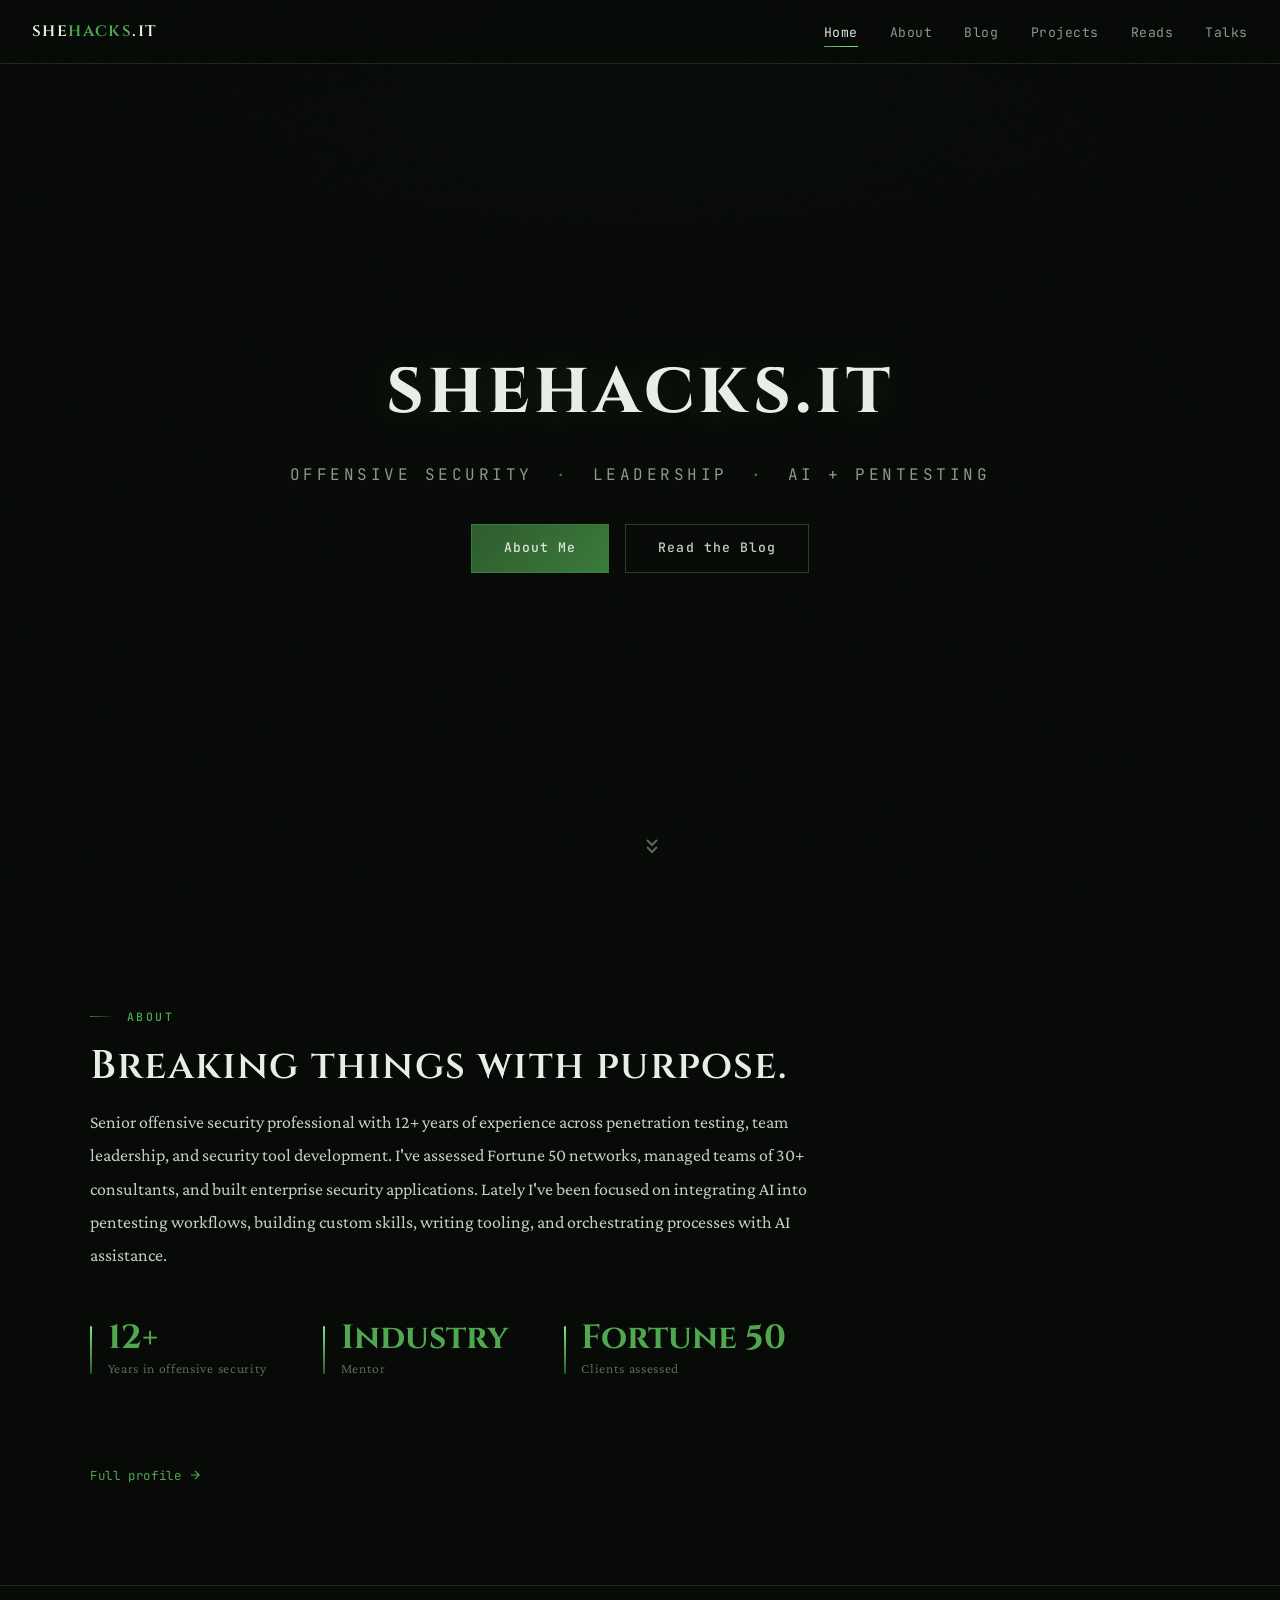
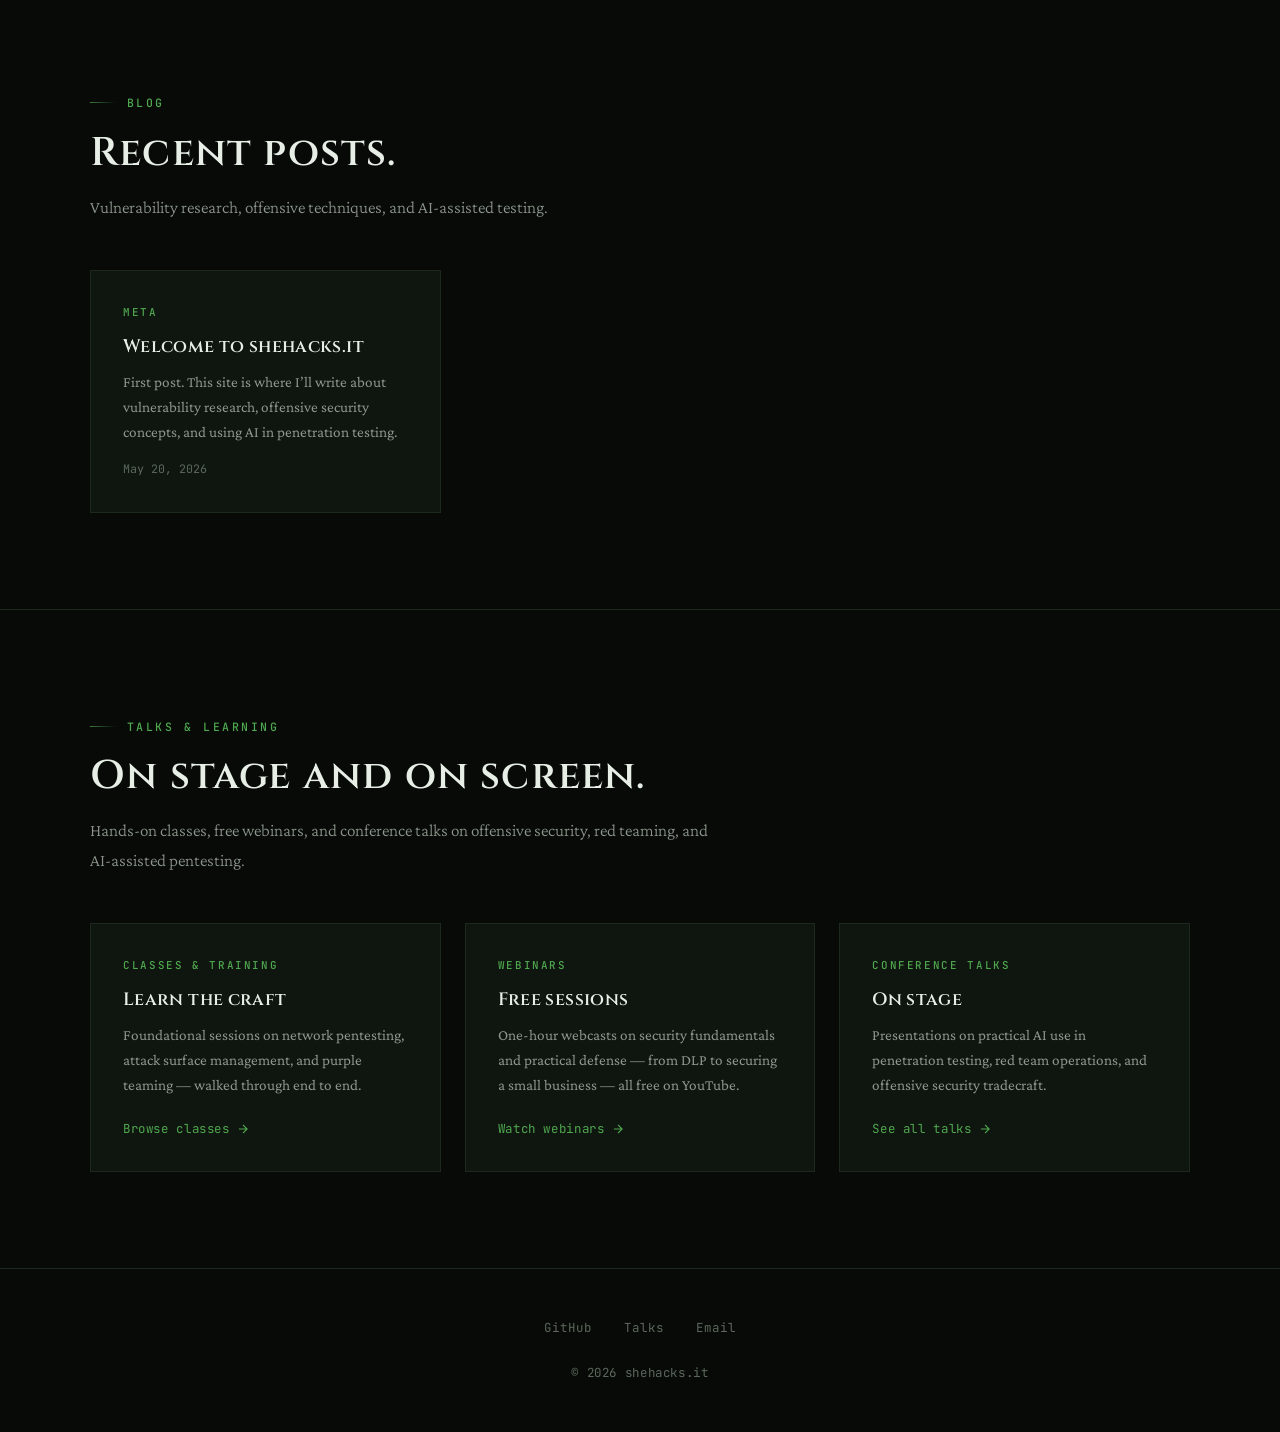
==== commit bf3b5613: "deploy: hasr00t/shehacks@c47ea6c9729e1e1b92cae5a63c7f57bc8c8ae883" ====
--- a/index.html
+++ b/index.html
@@ -111,14 +111,6 @@
         <div class="card-date">May 20, 2026</div>
       </a>
       
-      <a href="/blog/cve-2025-0133-panos-xss/" class="card" style="text-decoration:none;">
-        <div class="card-tag">Vulnerability Research</div>
-        <h3>CVE-2025-0133: PAN-OS Reflected XSS</h3>
-        <p>Palo Alto disclosed CVE-2025-0133, a reflected XSS in the PAN-OS management web interface. Good reminder that security appliances aren’t exempt from web app vulns.
-</p>
-        <div class="card-date">May 19, 2026</div>
-      </a>
-      
     </div>
     
   </div>
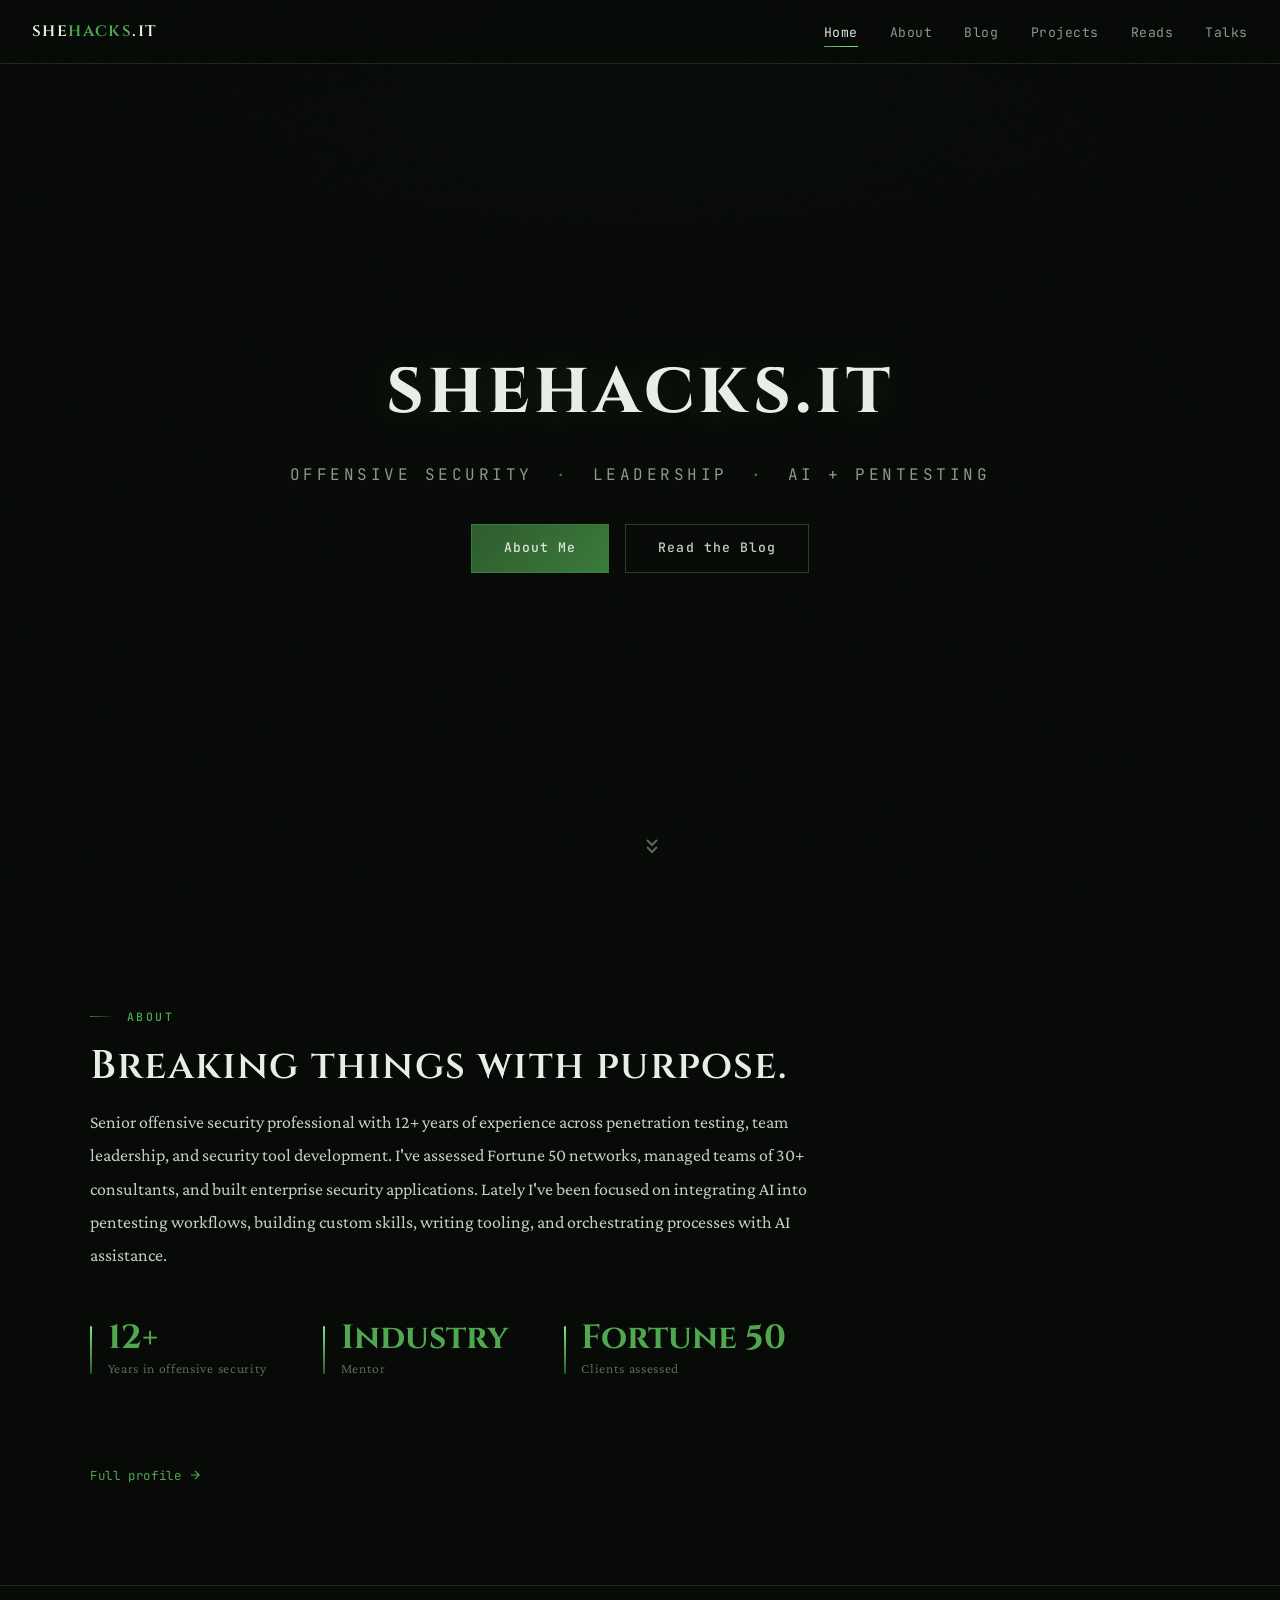
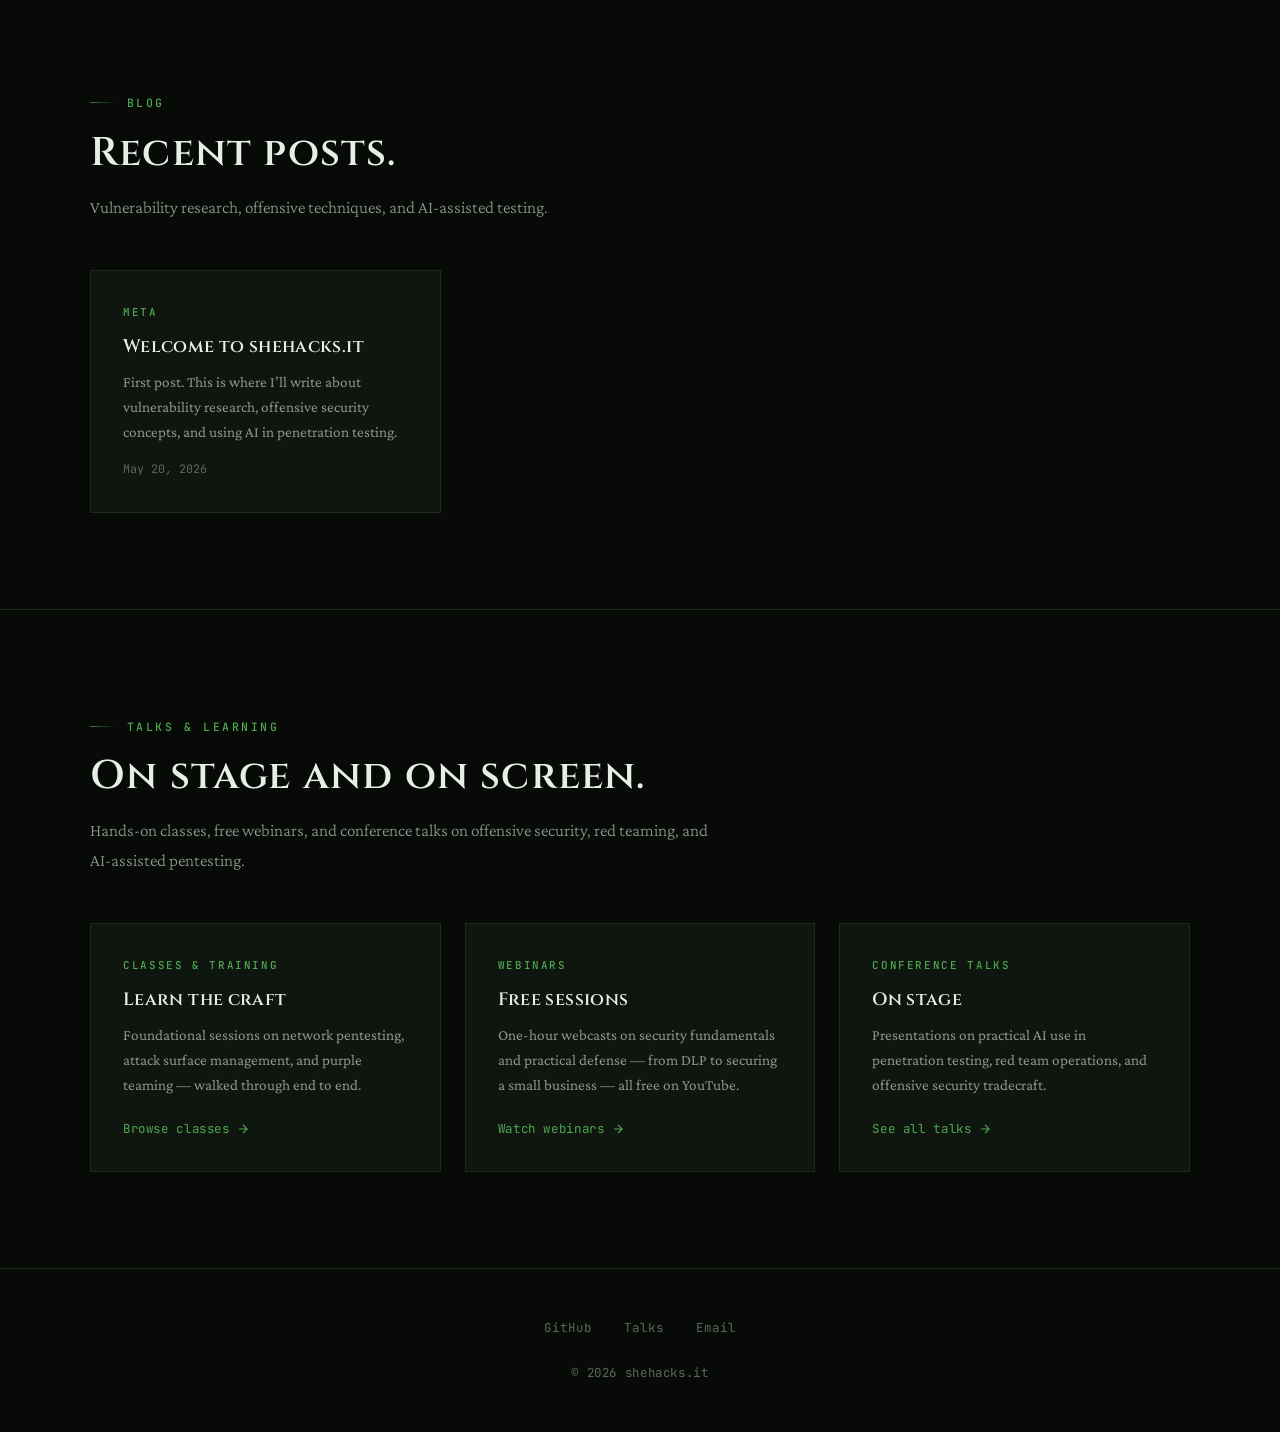
==== commit 365d0419: "deploy: hasr00t/shehacks@2937f74948c0d94f4c10cf80f359f7288a0cf370" ====
--- a/index.html
+++ b/index.html
@@ -106,7 +106,7 @@
       <a href="/blog/welcome-to-shehacks-it/" class="card" style="text-decoration:none;">
         <div class="card-tag">Meta</div>
         <h3>Welcome to shehacks.it</h3>
-        <p>First post. This site is where I’ll write about vulnerability research, offensive security concepts, and using AI in penetration testing.
+        <p>First post. This is where I’ll write about vulnerability research, offensive security concepts, and using AI in penetration testing.
 </p>
         <div class="card-date">May 20, 2026</div>
       </a>
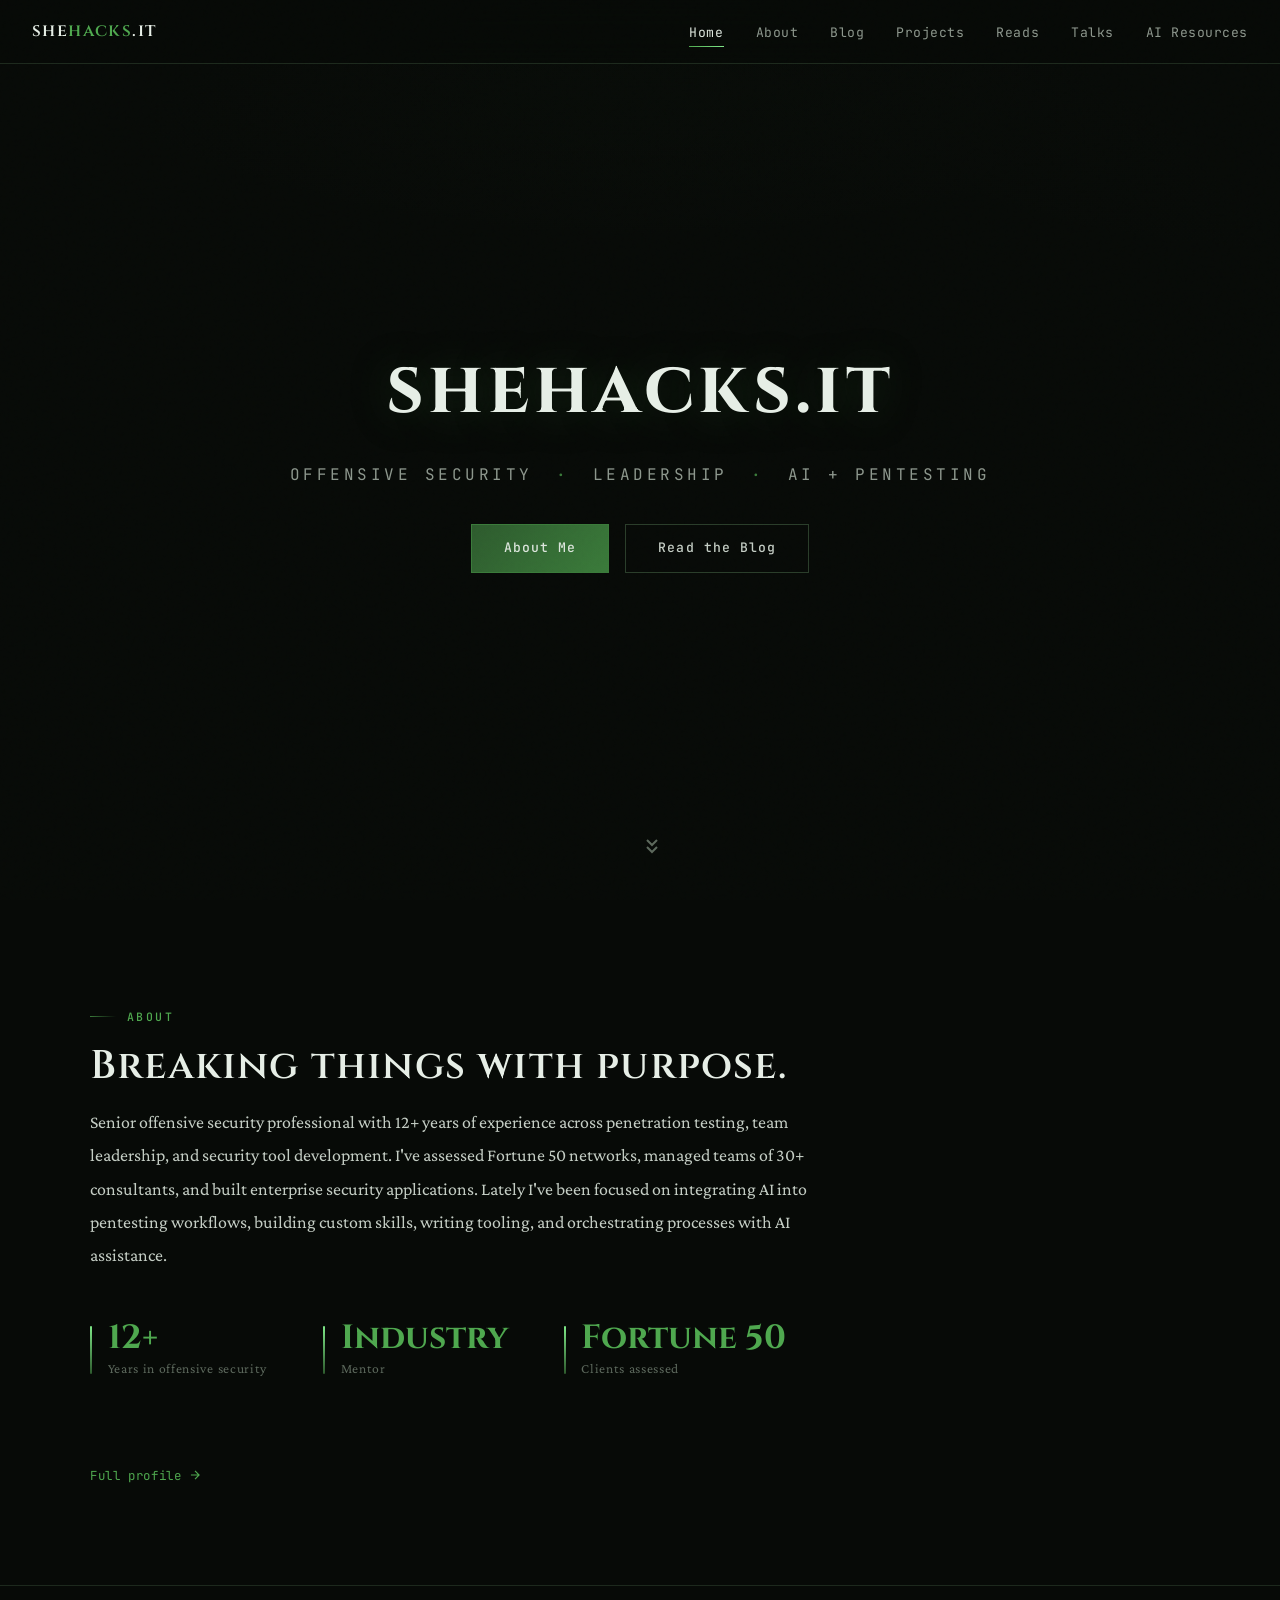
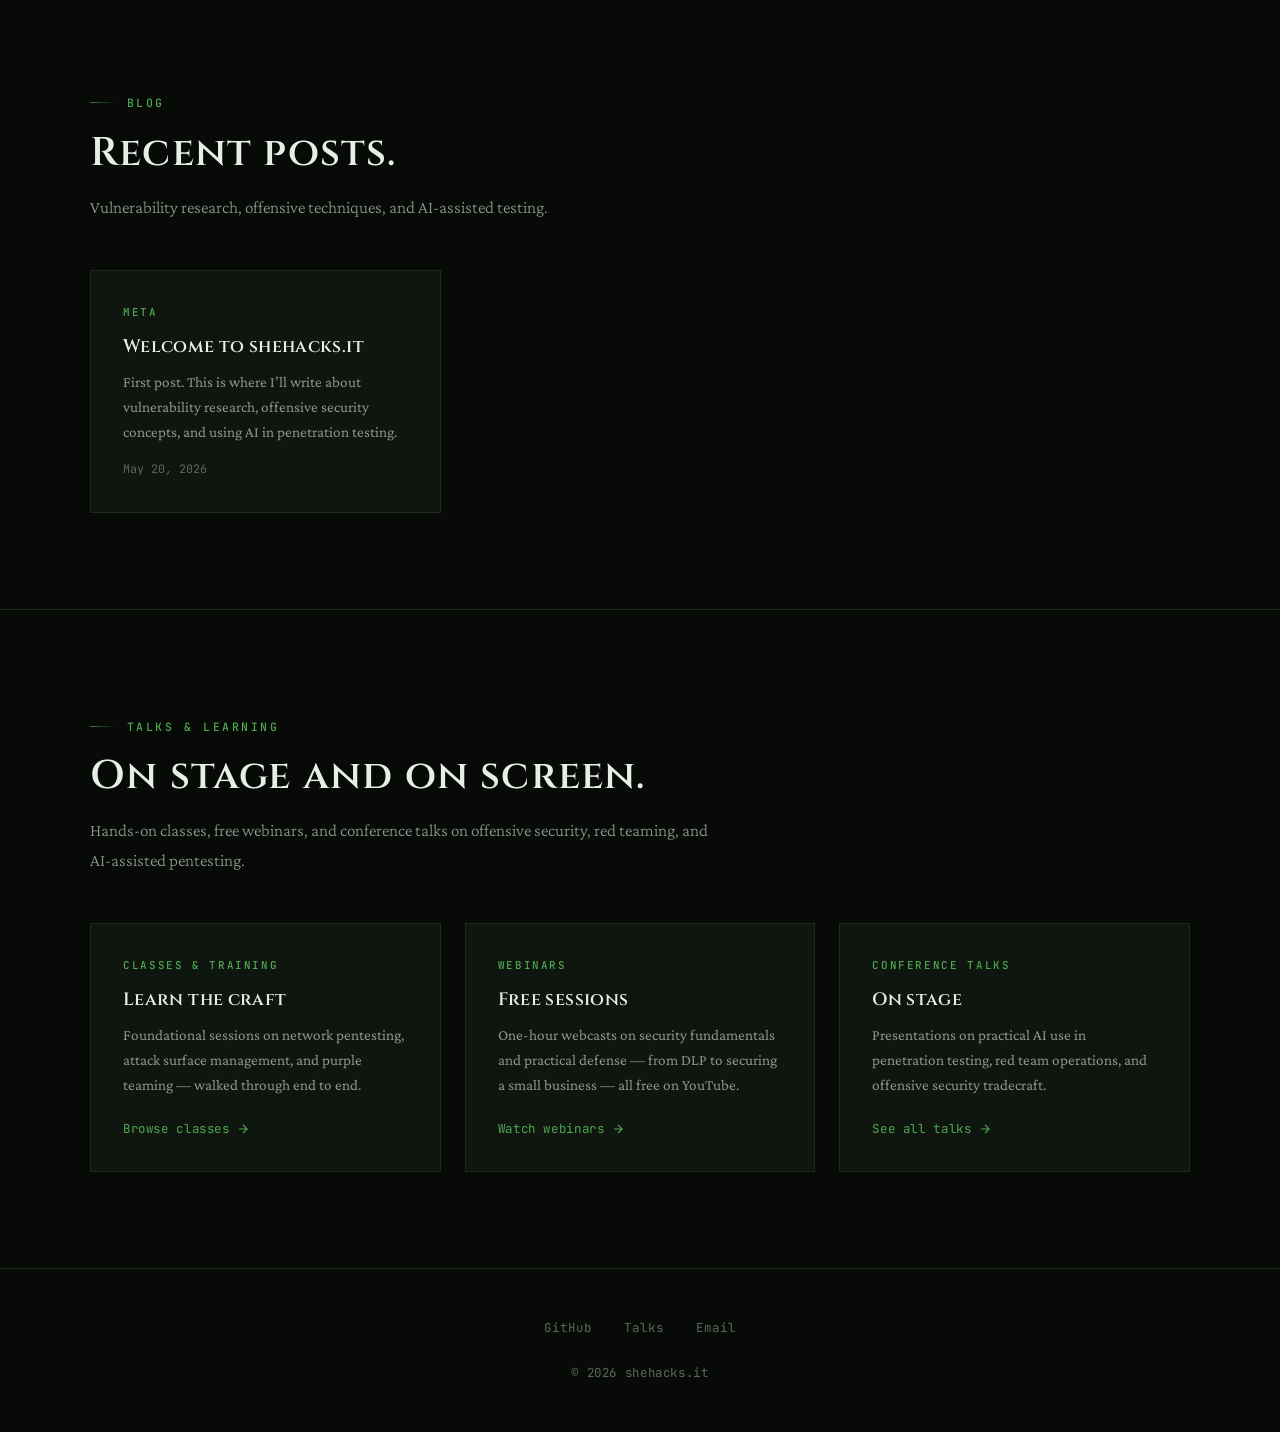
==== commit 581a8fa4: "deploy: hasr00t/shehacks@e54c99be7a5d68e6145cc3340c62480c978f4d5f" ====
--- a/index.html
+++ b/index.html
@@ -38,6 +38,7 @@
     <li><a href="/projects/" >Projects</a></li>
     <li><a href="/reads/" >Reads</a></li>
     <li><a href="/talks/" >Talks</a></li>
+    <li><a href="/ai-resources/" >AI Resources</a></li>
   </ul>
 </nav>
 
